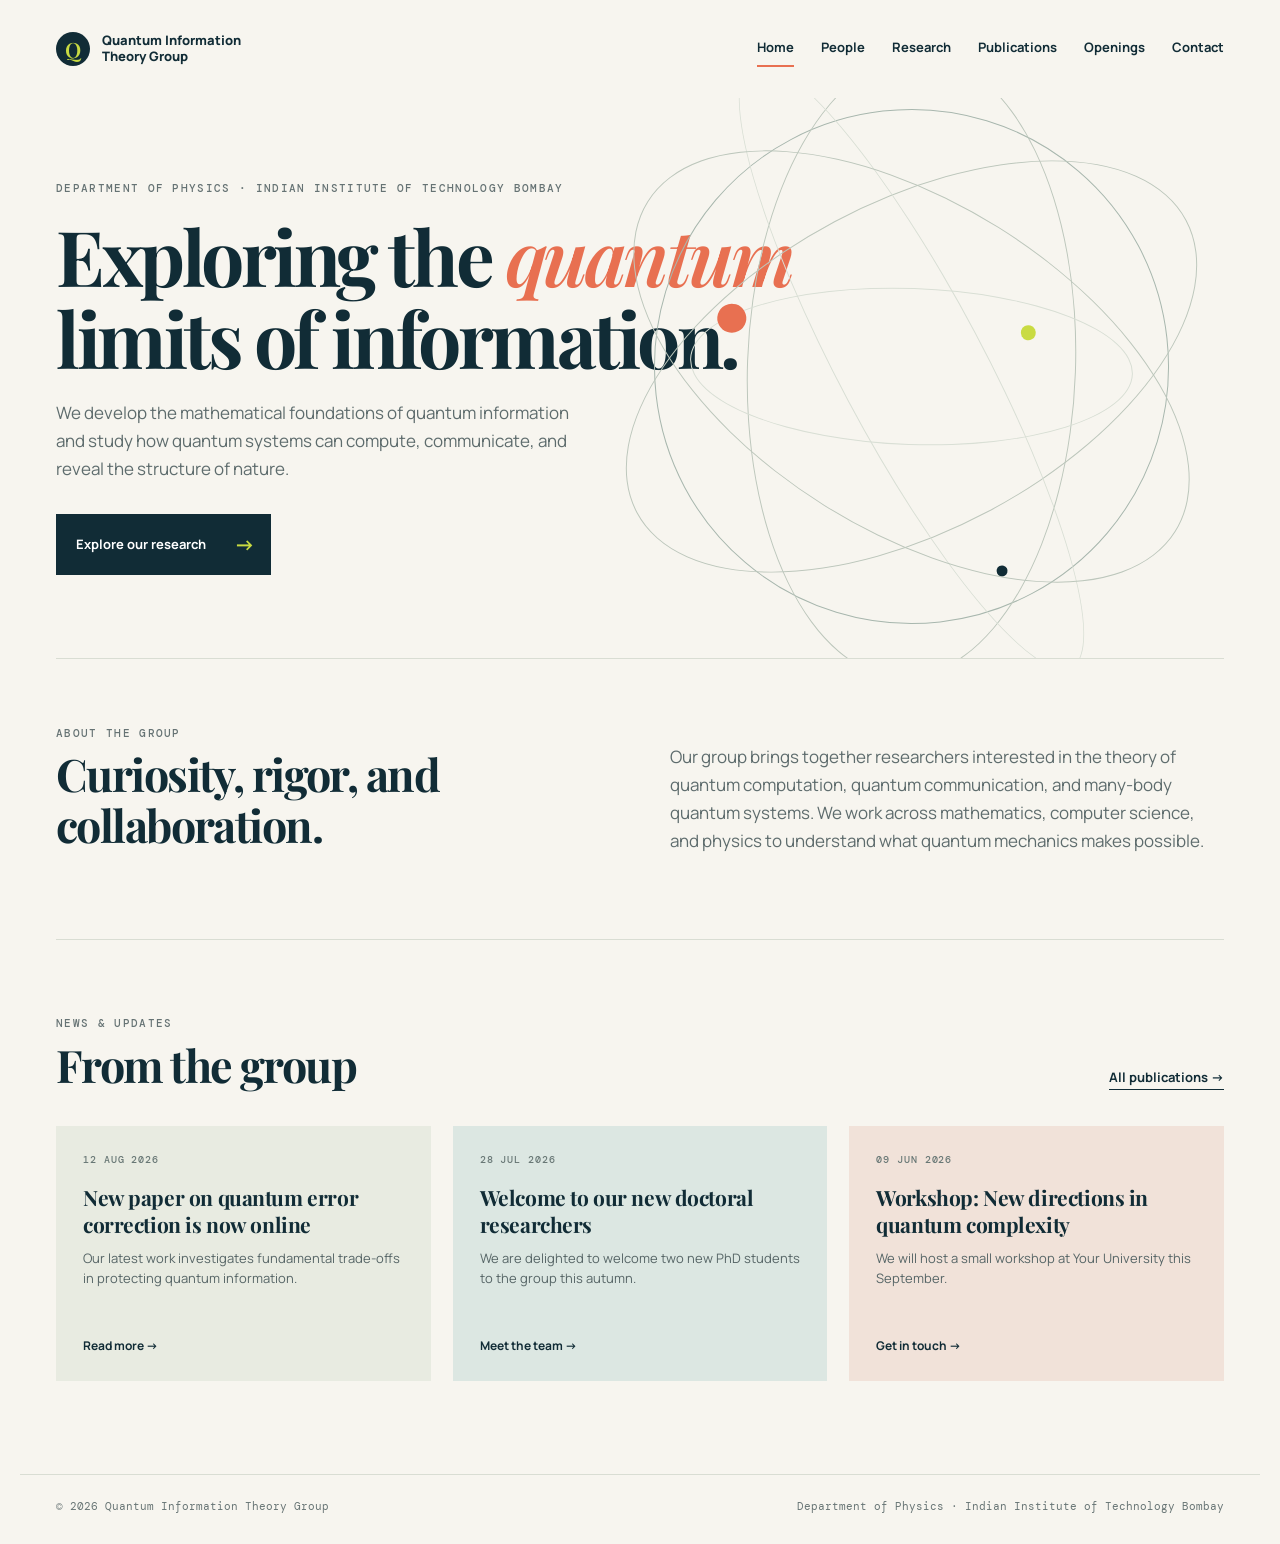
==== index.html @ 6c6516de "Add files via upload" ====
<!doctype html>
<html lang="en">
<head>
  <meta charset="utf-8">
  <meta name="viewport" content="width=device-width, initial-scale=1">
  <meta name="description" content="Quantum Information Theory Group">
  <title>Quantum Information Theory Group</title>
  <link rel="preconnect" href="https://fonts.googleapis.com">
  <link rel="preconnect" href="https://fonts.gstatic.com" crossorigin>
  <link href="https://fonts.googleapis.com/css2?family=DM+Mono:wght@400;500&family=Manrope:wght@400;500;600;700;800&family=Playfair+Display:wght@600;700&display=swap" rel="stylesheet">
  <link rel="stylesheet" href="styles.css">
</head>
<body>
  <header class="site-header">
    <a class="brand" href="index.html"><span class="brand-mark">Q</span><span>Quantum Information<br>Theory Group</span></a>
    <button class="menu-toggle" aria-label="Open navigation" aria-expanded="false">Menu</button>
    <nav aria-label="Primary navigation"><a class="active" href="index.html">Home</a><a href="people.html">People</a><a href="research.html">Research</a><a href="publications.html">Publications</a><a href="openings.html">Openings</a><a href="contact.html">Contact</a></nav>
  </header>
  <main>
    <section class="hero">
      <div class="eyebrow">Department of Physics · Your University</div>
      <h1>Exploring the <em>quantum</em><br>limits of information.</h1>
      <p>We develop the mathematical foundations of quantum information and study how quantum systems can compute, communicate, and reveal the structure of nature.</p>
      <a class="button" href="research.html">Explore our research <span>→</span></a>
      <div class="orbit" aria-hidden="true"><i></i><i></i><i></i><b></b></div>
    </section>
    <section class="split-section">
      <div><div class="eyebrow">About the group</div><h2>Curiosity, rigor, and collaboration.</h2></div>
      <p>Our group brings together researchers interested in the theory of quantum computation, quantum communication, and many-body quantum systems. We work across mathematics, computer science, and physics to understand what quantum mechanics makes possible.</p>
    </section>
    <section class="updates">
      <div class="section-title"><div><div class="eyebrow">News & updates</div><h2>From the group</h2></div><a href="publications.html">All publications →</a></div>
      <div class="news-grid">
        <article><time>12 AUG 2026</time><h3>New paper on quantum error correction is now online</h3><p>Our latest work investigates fundamental trade-offs in protecting quantum information.</p><a href="publications.html">Read more →</a></article>
        <article><time>28 JUL 2026</time><h3>Welcome to our new doctoral researchers</h3><p>We are delighted to welcome two new PhD students to the group this autumn.</p><a href="people.html">Meet the team →</a></article>
        <article><time>09 JUN 2026</time><h3>Workshop: New directions in quantum complexity</h3><p>We will host a small workshop at Your University this September.</p><a href="contact.html">Get in touch →</a></article>
      </div>
    </section>
  </main>
  <footer><span>© 2026 Quantum Information Theory Group</span><span>Your University · City, Country</span></footer>
  <script src="script.js"></script>
</body>
</html>
---- styles.css ----
:root{--ink:#112c36;--paper:#f7f5ef;--lime:#c9db42;--coral:#e87051;--muted:#5e6c6d;--line:#d9ddd3}*{box-sizing:border-box}body{margin:0;background:var(--paper);color:var(--ink);font:16px/1.65 Manrope,Arial,sans-serif}.site-header,main,footer{max-width:1240px;margin:auto;padding-left:36px;padding-right:36px}.site-header{height:98px;display:flex;align-items:center;justify-content:space-between}.brand{display:flex;align-items:center;gap:12px;color:var(--ink);font-size:13px;font-weight:800;line-height:1.22;text-decoration:none}.brand-mark{display:grid;place-items:center;width:34px;height:34px;border-radius:50%;background:var(--ink);color:var(--lime);font:600 21px/1 'Playfair Display'}.site-header nav{display:flex;gap:27px}.site-header nav a,.section-title>a,article a{color:var(--ink);text-decoration:none;font-size:13px;font-weight:700}.site-header nav a{padding:6px 0}.site-header nav a.active,.site-header nav a:hover{border-bottom:2px solid var(--coral)}.menu-toggle{display:none}.hero{position:relative;min-height:560px;padding:83px 0 80px;overflow:hidden}.eyebrow{font:500 11px/1.4 'DM Mono';letter-spacing:.12em;text-transform:uppercase;color:#667374}.hero h1{position:relative;margin:19px 0 21px;font:700 clamp(48px,6vw,82px)/1.06 'Playfair Display';letter-spacing:-.045em}.hero h1 em{font-weight:600;color:var(--coral)}.hero p{position:relative;max-width:525px;margin:0 0 31px;color:var(--muted);font-size:17px}.button{position:relative;display:inline-flex;gap:28px;align-items:center;background:var(--ink);color:#fff;padding:13px 16px 13px 20px;text-decoration:none;font-size:13px;font-weight:700}.button span{color:var(--lime);font-size:21px}.orbit{position:absolute;width:515px;height:515px;right:55px;top:11px;border:1px solid #a8b7ae;border-radius:50%;transform:rotate(-28deg)}.orbit:before,.orbit:after,.orbit i{content:"";position:absolute;inset:92px -55px;border:1px solid #bdc7bc;border-radius:50%}.orbit:after{transform:rotate(60deg)}.orbit i{transform:rotate(120deg)}.orbit i:nth-child(2){inset:184px -85px;transform:rotate(90deg);border-color:#d9dfd5}.orbit i:nth-child(3){inset:35px 178px;border-color:#d9dfd5}.orbit b{position:absolute;width:29px;height:29px;border-radius:50%;background:var(--coral);top:115px;left:106px;box-shadow:255px 152px 0 -7px var(--lime),120px 350px 0 -9px var(--ink)}.split-section{display:grid;grid-template-columns:1fr 1fr;gap:60px;padding:67px 0;border-top:1px solid var(--line);border-bottom:1px solid var(--line)}h2{margin:8px 0 0;font:700 clamp(31px,3.5vw,48px)/1.12 'Playfair Display';letter-spacing:-.035em}.split-section p{margin:17px 0;color:var(--muted);font-size:17px}.updates{padding:76px 0 93px}.section-title{display:flex;align-items:end;justify-content:space-between;margin-bottom:36px}.section-title>a{border-bottom:1px solid var(--ink)}.news-grid{display:grid;grid-template-columns:repeat(3,1fr);gap:22px}.news-grid article{background:#e8ebe1;padding:27px 27px 25px;min-height:255px;display:flex;flex-direction:column}.news-grid article:nth-child(2){background:#dce7e2}.news-grid article:nth-child(3){background:#f1e2d9}.news-grid time{color:#687775;font:500 10px 'DM Mono';letter-spacing:.09em}.news-grid h3{font:700 21px/1.28 'Playfair Display';letter-spacing:-.02em;margin:18px 0 10px}.news-grid p{font-size:13px;line-height:1.55;color:#566566;margin:0}.news-grid article a{margin-top:auto;padding-top:14px;font-size:12px}footer{display:flex;justify-content:space-between;border-top:1px solid var(--line);padding-top:24px;padding-bottom:31px;color:#687575;font:400 11px 'DM Mono'}
.page-hero{padding:73px 0 65px;border-bottom:1px solid var(--line)}.page-hero h1{font:700 clamp(48px,6vw,72px)/1.05 'Playfair Display';letter-spacing:-.045em;margin:14px 0}.page-hero p{max-width:680px;color:var(--muted);font-size:17px}.content{padding:65px 0 90px}.people-grid{display:grid;grid-template-columns:repeat(3,1fr);gap:38px 25px}.person{border-top:2px solid var(--ink);padding-top:15px}.avatar{height:205px;background:#d7e1dd;display:grid;place-items:center;color:#60716d;font:600 65px 'Playfair Display';margin-bottom:17px}.person:nth-child(3n+2) .avatar{background:#ede2d9}.person:nth-child(3n) .avatar{background:#e5e9cf}.person h3{margin:0;font:700 23px 'Playfair Display'}.person .role{margin:3px 0 11px;color:var(--coral);font:500 11px 'DM Mono';letter-spacing:.04em;text-transform:uppercase}.person p{color:var(--muted);font-size:13px;margin:0}.divider-title{margin:58px 0 30px;font:700 30px 'Playfair Display'}.research-list{border-top:1px solid var(--line)}.research-item{display:grid;grid-template-columns:90px 1fr 1.25fr;gap:30px;padding:32px 0;border-bottom:1px solid var(--line)}.research-item span{font:500 12px 'DM Mono';color:var(--coral)}.research-item h2{font-size:29px;margin:0}.research-item p{margin:3px 0;color:var(--muted);font-size:14px}.publication{display:grid;grid-template-columns:95px 1fr;gap:20px;padding:25px 0;border-bottom:1px solid var(--line)}.publication time{font:500 13px 'DM Mono';color:var(--coral)}.publication h3{font-size:18px;margin:0 0 5px;line-height:1.35}.publication p{margin:0;color:var(--muted);font-size:13px}.publication a{color:var(--ink)}.opening{background:var(--ink);color:white;padding:42px;display:grid;grid-template-columns:1.35fr 1fr;gap:50px;margin-bottom:25px}.opening h2{margin-top:0}.opening p{color:#d7e0dc}.opening .button{align-self:end;justify-self:start;background:var(--lime);color:var(--ink)}.contact-grid{display:grid;grid-template-columns:1.1fr 1fr;gap:75px}.contact-grid h2{font-size:31px;margin-bottom:18px}.contact-grid p{color:var(--muted)}.contact-grid a{color:var(--ink)}.map{background:#dfe8e0;min-height:340px;padding:30px;position:relative;overflow:hidden}.map:before,.map:after{content:"";position:absolute;width:600px;height:75px;border-top:22px solid #f6f5ef;border-radius:50%;transform:rotate(-25deg);left:-80px;top:130px}.map:after{transform:rotate(50deg);top:180px;left:20px;border-color:#c7d6cf}.pin{position:absolute;z-index:1;top:145px;left:48%;width:23px;height:23px;border-radius:50% 50% 50% 0;background:var(--coral);transform:rotate(-45deg)}
@media(max-width:760px){.site-header,main,footer{padding-left:21px;padding-right:21px}.site-header{height:77px}.site-header nav{display:none;position:absolute;z-index:2;top:77px;left:0;right:0;background:var(--ink);padding:18px 21px;flex-direction:column;gap:6px}.site-header nav.open{display:flex}.site-header nav a{color:#fff}.menu-toggle{display:block;border:0;background:none;color:var(--ink);font:500 12px 'DM Mono';text-transform:uppercase}.hero{min-height:590px;padding-top:65px}.orbit{opacity:.48;right:-224px;top:100px}.split-section,.contact-grid,.opening{grid-template-columns:1fr;gap:20px}.news-grid,.people-grid{grid-template-columns:1fr}.research-item{grid-template-columns:55px 1fr;gap:10px}.research-item p{grid-column:2}.publication{grid-template-columns:70px 1fr}.section-title{align-items:start;gap:20px}.updates{padding-top:56px}footer{flex-direction:column;gap:8px}.page-hero{padding:53px 0}.content{padding:45px 0 65px}.opening{padding:30px}.map{min-height:260px}}
.avatar{overflow:hidden}.avatar img{width:100%;height:100%;object-fit:cover}.person-links{display:flex;flex-wrap:wrap;gap:10px;margin-top:12px}.person-links a{font:500 10px 'DM Mono';letter-spacing:.03em;text-transform:uppercase;border-bottom:1px solid var(--ink)}.research-item{align-items:center}.research-figure{width:100%;max-height:190px;object-fit:cover;grid-column:3;margin-top:10px;border:1px solid var(--line)}
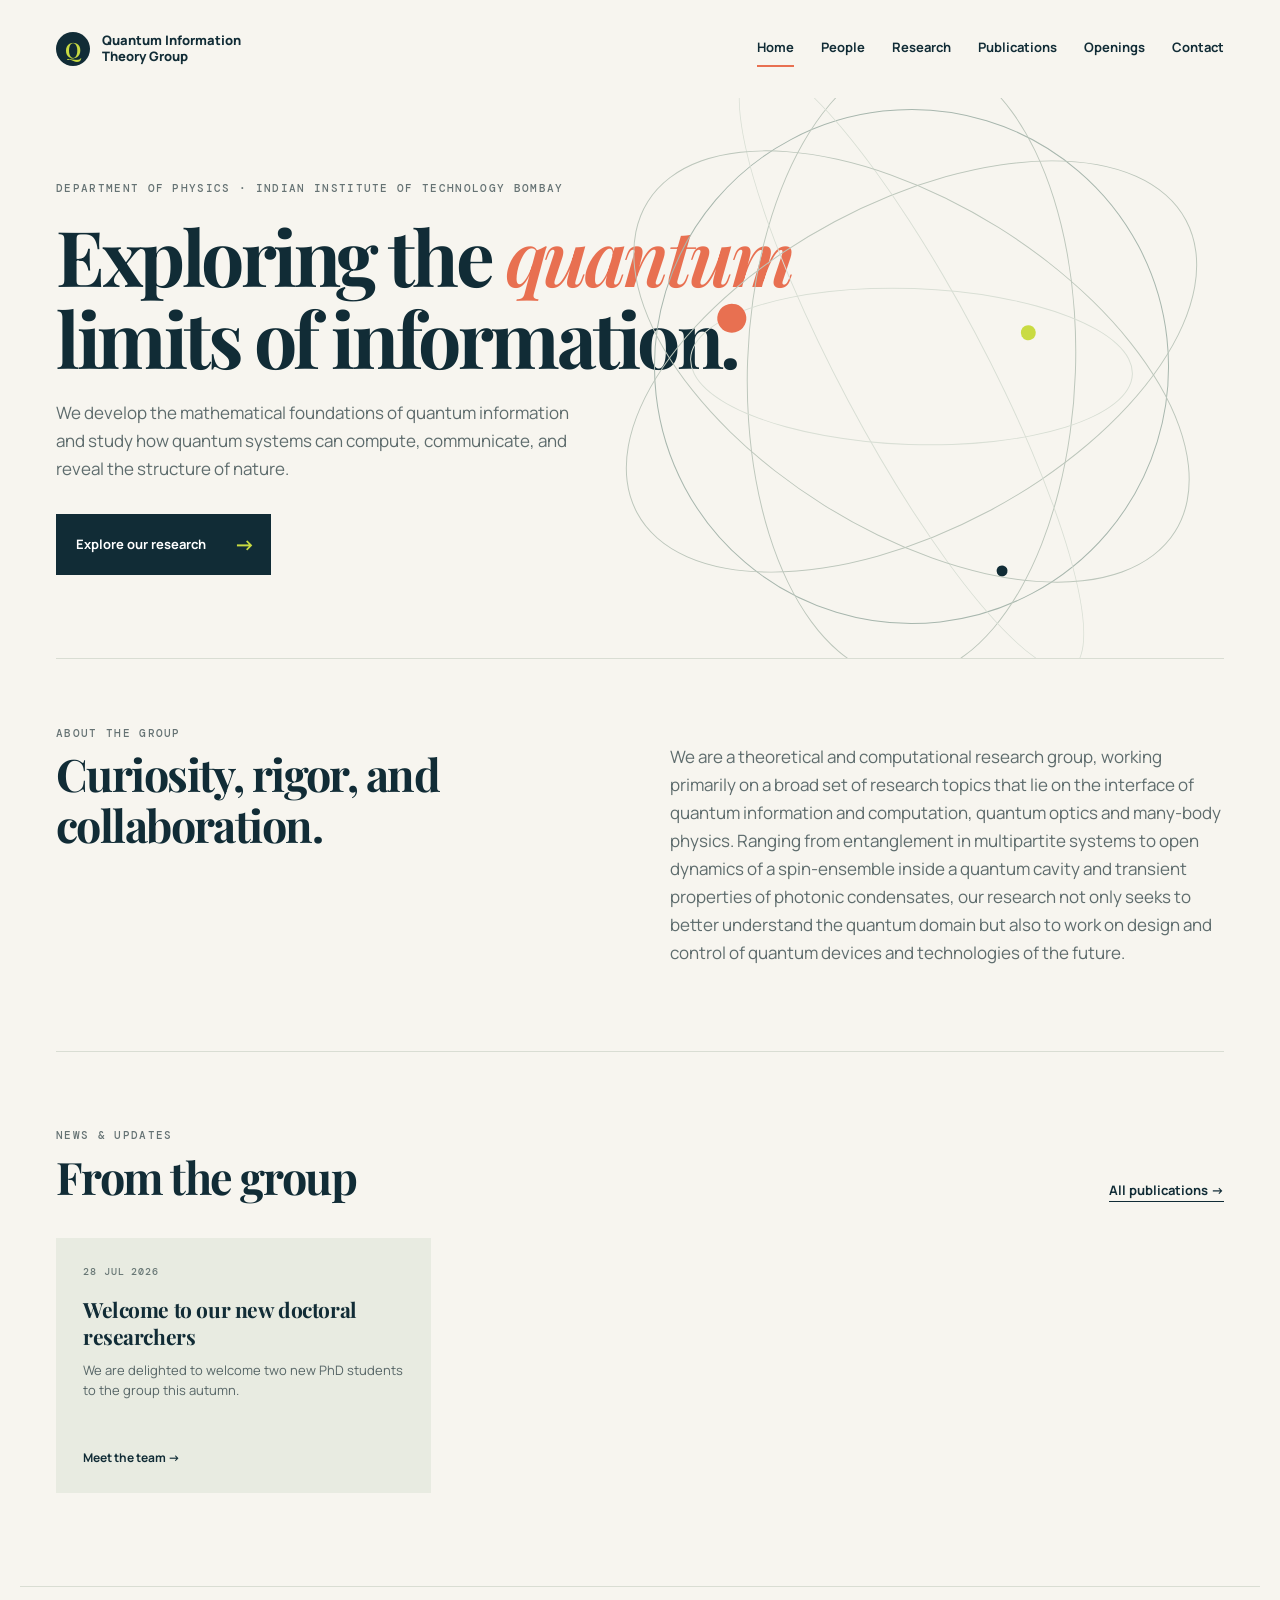
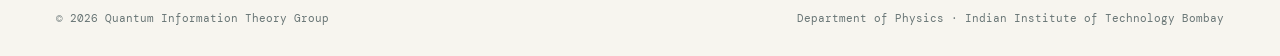
==== commit 06428747: "Update index.html" ====
--- a/index.html
+++ b/index.html
@@ -26,18 +26,16 @@
     </section>
     <section class="split-section">
       <div><div class="eyebrow">About the group</div><h2>Curiosity, rigor, and collaboration.</h2></div>
-      <p>Our group brings together researchers interested in the theory of quantum computation, quantum communication, and many-body quantum systems. We work across mathematics, computer science, and physics to understand what quantum mechanics makes possible.</p>
+      <p>We are a theoretical and computational research group, working primarily on a broad set of research topics that lie on the interface of quantum information and computation, quantum optics and many-body physics. Ranging from entanglement in multipartite systems to open dynamics of a spin-ensemble inside a quantum cavity and transient properties of photonic condensates, our research not only seeks to better understand the quantum domain but also to work on design and control of quantum devices and technologies of the future.</p>
     </section>
     <section class="updates">
       <div class="section-title"><div><div class="eyebrow">News & updates</div><h2>From the group</h2></div><a href="publications.html">All publications →</a></div>
       <div class="news-grid">
-        <article><time>12 AUG 2026</time><h3>New paper on quantum error correction is now online</h3><p>Our latest work investigates fundamental trade-offs in protecting quantum information.</p><a href="publications.html">Read more →</a></article>
         <article><time>28 JUL 2026</time><h3>Welcome to our new doctoral researchers</h3><p>We are delighted to welcome two new PhD students to the group this autumn.</p><a href="people.html">Meet the team →</a></article>
-        <article><time>09 JUN 2026</time><h3>Workshop: New directions in quantum complexity</h3><p>We will host a small workshop at Your University this September.</p><a href="contact.html">Get in touch →</a></article>
       </div>
     </section>
   </main>
-  <footer><span>© 2026 Quantum Information Theory Group</span><span>Your University · City, Country</span></footer>
+  <footer><span>© 2026 Quantum Information Theory Group</span><span>IIT Bombay · Mumbai, India</span></footer>
   <script src="script.js"></script>
 </body>
 </html>
--- a/styles.css
+++ b/styles.css
@@ -1,4 +1,4 @@
 :root{--ink:#112c36;--paper:#f7f5ef;--lime:#c9db42;--coral:#e87051;--muted:#5e6c6d;--line:#d9ddd3}*{box-sizing:border-box}body{margin:0;background:var(--paper);color:var(--ink);font:16px/1.65 Manrope,Arial,sans-serif}.site-header,main,footer{max-width:1240px;margin:auto;padding-left:36px;padding-right:36px}.site-header{height:98px;display:flex;align-items:center;justify-content:space-between}.brand{display:flex;align-items:center;gap:12px;color:var(--ink);font-size:13px;font-weight:800;line-height:1.22;text-decoration:none}.brand-mark{display:grid;place-items:center;width:34px;height:34px;border-radius:50%;background:var(--ink);color:var(--lime);font:600 21px/1 'Playfair Display'}.site-header nav{display:flex;gap:27px}.site-header nav a,.section-title>a,article a{color:var(--ink);text-decoration:none;font-size:13px;font-weight:700}.site-header nav a{padding:6px 0}.site-header nav a.active,.site-header nav a:hover{border-bottom:2px solid var(--coral)}.menu-toggle{display:none}.hero{position:relative;min-height:560px;padding:83px 0 80px;overflow:hidden}.eyebrow{font:500 11px/1.4 'DM Mono';letter-spacing:.12em;text-transform:uppercase;color:#667374}.hero h1{position:relative;margin:19px 0 21px;font:700 clamp(48px,6vw,82px)/1.06 'Playfair Display';letter-spacing:-.045em}.hero h1 em{font-weight:600;color:var(--coral)}.hero p{position:relative;max-width:525px;margin:0 0 31px;color:var(--muted);font-size:17px}.button{position:relative;display:inline-flex;gap:28px;align-items:center;background:var(--ink);color:#fff;padding:13px 16px 13px 20px;text-decoration:none;font-size:13px;font-weight:700}.button span{color:var(--lime);font-size:21px}.orbit{position:absolute;width:515px;height:515px;right:55px;top:11px;border:1px solid #a8b7ae;border-radius:50%;transform:rotate(-28deg)}.orbit:before,.orbit:after,.orbit i{content:"";position:absolute;inset:92px -55px;border:1px solid #bdc7bc;border-radius:50%}.orbit:after{transform:rotate(60deg)}.orbit i{transform:rotate(120deg)}.orbit i:nth-child(2){inset:184px -85px;transform:rotate(90deg);border-color:#d9dfd5}.orbit i:nth-child(3){inset:35px 178px;border-color:#d9dfd5}.orbit b{position:absolute;width:29px;height:29px;border-radius:50%;background:var(--coral);top:115px;left:106px;box-shadow:255px 152px 0 -7px var(--lime),120px 350px 0 -9px var(--ink)}.split-section{display:grid;grid-template-columns:1fr 1fr;gap:60px;padding:67px 0;border-top:1px solid var(--line);border-bottom:1px solid var(--line)}h2{margin:8px 0 0;font:700 clamp(31px,3.5vw,48px)/1.12 'Playfair Display';letter-spacing:-.035em}.split-section p{margin:17px 0;color:var(--muted);font-size:17px}.updates{padding:76px 0 93px}.section-title{display:flex;align-items:end;justify-content:space-between;margin-bottom:36px}.section-title>a{border-bottom:1px solid var(--ink)}.news-grid{display:grid;grid-template-columns:repeat(3,1fr);gap:22px}.news-grid article{background:#e8ebe1;padding:27px 27px 25px;min-height:255px;display:flex;flex-direction:column}.news-grid article:nth-child(2){background:#dce7e2}.news-grid article:nth-child(3){background:#f1e2d9}.news-grid time{color:#687775;font:500 10px 'DM Mono';letter-spacing:.09em}.news-grid h3{font:700 21px/1.28 'Playfair Display';letter-spacing:-.02em;margin:18px 0 10px}.news-grid p{font-size:13px;line-height:1.55;color:#566566;margin:0}.news-grid article a{margin-top:auto;padding-top:14px;font-size:12px}footer{display:flex;justify-content:space-between;border-top:1px solid var(--line);padding-top:24px;padding-bottom:31px;color:#687575;font:400 11px 'DM Mono'}
 .page-hero{padding:73px 0 65px;border-bottom:1px solid var(--line)}.page-hero h1{font:700 clamp(48px,6vw,72px)/1.05 'Playfair Display';letter-spacing:-.045em;margin:14px 0}.page-hero p{max-width:680px;color:var(--muted);font-size:17px}.content{padding:65px 0 90px}.people-grid{display:grid;grid-template-columns:repeat(3,1fr);gap:38px 25px}.person{border-top:2px solid var(--ink);padding-top:15px}.avatar{height:205px;background:#d7e1dd;display:grid;place-items:center;color:#60716d;font:600 65px 'Playfair Display';margin-bottom:17px}.person:nth-child(3n+2) .avatar{background:#ede2d9}.person:nth-child(3n) .avatar{background:#e5e9cf}.person h3{margin:0;font:700 23px 'Playfair Display'}.person .role{margin:3px 0 11px;color:var(--coral);font:500 11px 'DM Mono';letter-spacing:.04em;text-transform:uppercase}.person p{color:var(--muted);font-size:13px;margin:0}.divider-title{margin:58px 0 30px;font:700 30px 'Playfair Display'}.research-list{border-top:1px solid var(--line)}.research-item{display:grid;grid-template-columns:90px 1fr 1.25fr;gap:30px;padding:32px 0;border-bottom:1px solid var(--line)}.research-item span{font:500 12px 'DM Mono';color:var(--coral)}.research-item h2{font-size:29px;margin:0}.research-item p{margin:3px 0;color:var(--muted);font-size:14px}.publication{display:grid;grid-template-columns:95px 1fr;gap:20px;padding:25px 0;border-bottom:1px solid var(--line)}.publication time{font:500 13px 'DM Mono';color:var(--coral)}.publication h3{font-size:18px;margin:0 0 5px;line-height:1.35}.publication p{margin:0;color:var(--muted);font-size:13px}.publication a{color:var(--ink)}.opening{background:var(--ink);color:white;padding:42px;display:grid;grid-template-columns:1.35fr 1fr;gap:50px;margin-bottom:25px}.opening h2{margin-top:0}.opening p{color:#d7e0dc}.opening .button{align-self:end;justify-self:start;background:var(--lime);color:var(--ink)}.contact-grid{display:grid;grid-template-columns:1.1fr 1fr;gap:75px}.contact-grid h2{font-size:31px;margin-bottom:18px}.contact-grid p{color:var(--muted)}.contact-grid a{color:var(--ink)}.map{background:#dfe8e0;min-height:340px;padding:30px;position:relative;overflow:hidden}.map:before,.map:after{content:"";position:absolute;width:600px;height:75px;border-top:22px solid #f6f5ef;border-radius:50%;transform:rotate(-25deg);left:-80px;top:130px}.map:after{transform:rotate(50deg);top:180px;left:20px;border-color:#c7d6cf}.pin{position:absolute;z-index:1;top:145px;left:48%;width:23px;height:23px;border-radius:50% 50% 50% 0;background:var(--coral);transform:rotate(-45deg)}
 @media(max-width:760px){.site-header,main,footer{padding-left:21px;padding-right:21px}.site-header{height:77px}.site-header nav{display:none;position:absolute;z-index:2;top:77px;left:0;right:0;background:var(--ink);padding:18px 21px;flex-direction:column;gap:6px}.site-header nav.open{display:flex}.site-header nav a{color:#fff}.menu-toggle{display:block;border:0;background:none;color:var(--ink);font:500 12px 'DM Mono';text-transform:uppercase}.hero{min-height:590px;padding-top:65px}.orbit{opacity:.48;right:-224px;top:100px}.split-section,.contact-grid,.opening{grid-template-columns:1fr;gap:20px}.news-grid,.people-grid{grid-template-columns:1fr}.research-item{grid-template-columns:55px 1fr;gap:10px}.research-item p{grid-column:2}.publication{grid-template-columns:70px 1fr}.section-title{align-items:start;gap:20px}.updates{padding-top:56px}footer{flex-direction:column;gap:8px}.page-hero{padding:53px 0}.content{padding:45px 0 65px}.opening{padding:30px}.map{min-height:260px}}
-.avatar{overflow:hidden}.avatar img{width:100%;height:100%;object-fit:cover}.person-links{display:flex;flex-wrap:wrap;gap:10px;margin-top:12px}.person-links a{font:500 10px 'DM Mono';letter-spacing:.03em;text-transform:uppercase;border-bottom:1px solid var(--ink)}.research-item{align-items:center}.research-figure{width:100%;max-height:190px;object-fit:cover;grid-column:3;margin-top:10px;border:1px solid var(--line)}
+.avatar{overflow:hidden}.avatar img{width:100%;height:100%;object-fit:cover}.person-links{display:flex;flex-wrap:wrap;gap:10px;margin-top:12px}.person-links a{font:500 10px 'DM Mono';letter-spacing:.03em;text-transform:uppercase;border-bottom:1px solid var(--ink)}.research-item{align-items:center}.research-figure{width:100%;max-height:190px;object-fit:cover;grid-column:3;margin-top:10px;border:1px solid var(--line)}.map-embed{padding:0}.map-embed:before,.map-embed:after{display:none}.map-embed iframe{border:0;width:100%;height:100%;min-height:340px;display:block}.map-directions{position:absolute;z-index:1;right:16px;bottom:16px;background:var(--paper);padding:8px 12px;text-decoration:none;color:var(--ink);font:700 11px 'DM Mono';box-shadow:0 2px 10px #112c3640}
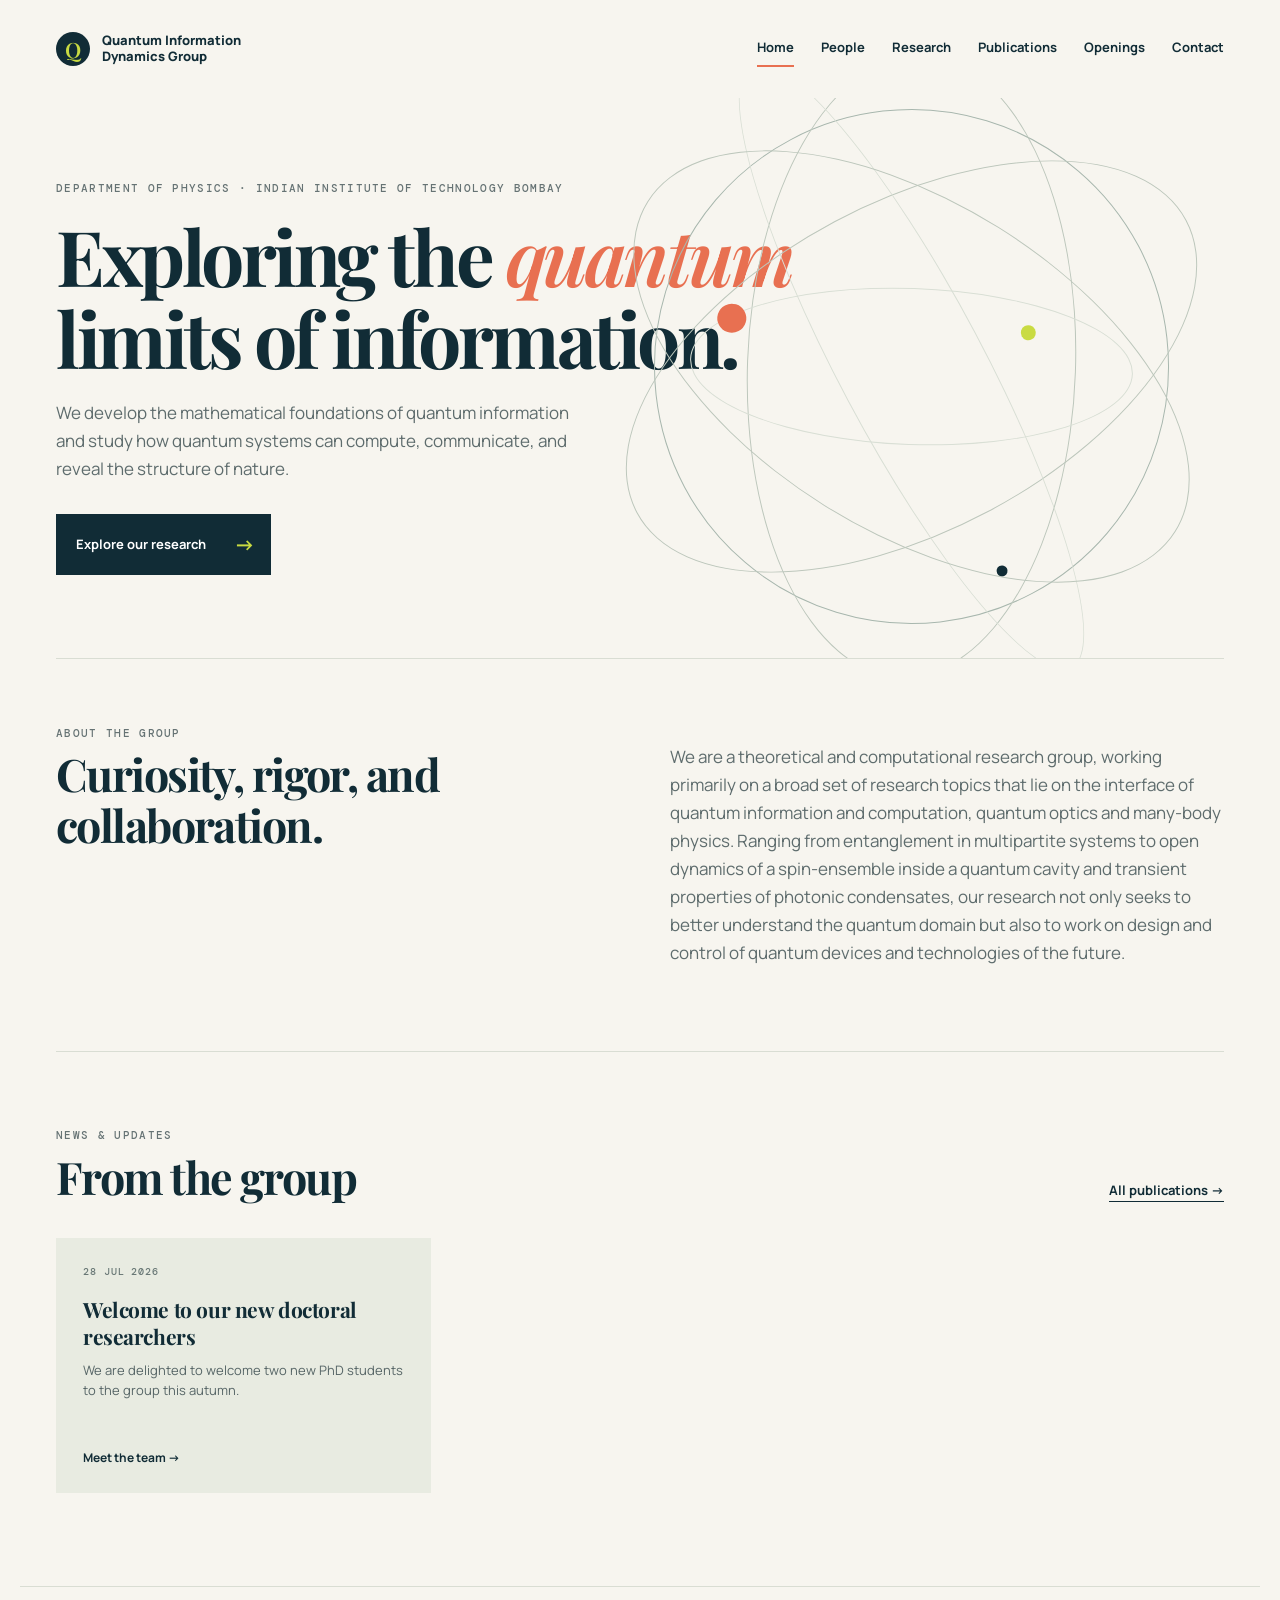
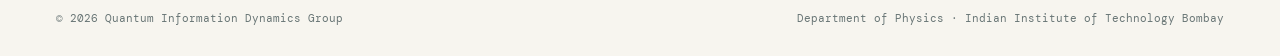
==== commit 50338717: "Update index.html" ====
--- a/index.html
+++ b/index.html
@@ -3,8 +3,8 @@
 <head>
   <meta charset="utf-8">
   <meta name="viewport" content="width=device-width, initial-scale=1">
-  <meta name="description" content="Quantum Information Theory Group">
-  <title>Quantum Information Theory Group</title>
+  <meta name="description" content="Quantum Information Dynamics Group">
+  <title>Quantum Information Dynamics Group</title>
   <link rel="preconnect" href="https://fonts.googleapis.com">
   <link rel="preconnect" href="https://fonts.gstatic.com" crossorigin>
   <link href="https://fonts.googleapis.com/css2?family=DM+Mono:wght@400;500&family=Manrope:wght@400;500;600;700;800&family=Playfair+Display:wght@600;700&display=swap" rel="stylesheet">
@@ -12,7 +12,7 @@
 </head>
 <body>
   <header class="site-header">
-    <a class="brand" href="index.html"><span class="brand-mark">Q</span><span>Quantum Information<br>Theory Group</span></a>
+    <a class="brand" href="index.html"><span class="brand-mark">Q</span><span>Quantum Information<br>Dynamics Group</span></a>
     <button class="menu-toggle" aria-label="Open navigation" aria-expanded="false">Menu</button>
     <nav aria-label="Primary navigation"><a class="active" href="index.html">Home</a><a href="people.html">People</a><a href="research.html">Research</a><a href="publications.html">Publications</a><a href="openings.html">Openings</a><a href="contact.html">Contact</a></nav>
   </header>
@@ -35,7 +35,7 @@
       </div>
     </section>
   </main>
-  <footer><span>© 2026 Quantum Information Theory Group</span><span>IIT Bombay · Mumbai, India</span></footer>
+  <footer><span>© 2026 Quantum Information Dynamics Group</span><span>IIT Bombay · Mumbai, India</span></footer>
   <script src="script.js"></script>
 </body>
 </html>
--- a/styles.css
+++ b/styles.css
@@ -1,4 +1,6 @@
 :root{--ink:#112c36;--paper:#f7f5ef;--lime:#c9db42;--coral:#e87051;--muted:#5e6c6d;--line:#d9ddd3}*{box-sizing:border-box}body{margin:0;background:var(--paper);color:var(--ink);font:16px/1.65 Manrope,Arial,sans-serif}.site-header,main,footer{max-width:1240px;margin:auto;padding-left:36px;padding-right:36px}.site-header{height:98px;display:flex;align-items:center;justify-content:space-between}.brand{display:flex;align-items:center;gap:12px;color:var(--ink);font-size:13px;font-weight:800;line-height:1.22;text-decoration:none}.brand-mark{display:grid;place-items:center;width:34px;height:34px;border-radius:50%;background:var(--ink);color:var(--lime);font:600 21px/1 'Playfair Display'}.site-header nav{display:flex;gap:27px}.site-header nav a,.section-title>a,article a{color:var(--ink);text-decoration:none;font-size:13px;font-weight:700}.site-header nav a{padding:6px 0}.site-header nav a.active,.site-header nav a:hover{border-bottom:2px solid var(--coral)}.menu-toggle{display:none}.hero{position:relative;min-height:560px;padding:83px 0 80px;overflow:hidden}.eyebrow{font:500 11px/1.4 'DM Mono';letter-spacing:.12em;text-transform:uppercase;color:#667374}.hero h1{position:relative;margin:19px 0 21px;font:700 clamp(48px,6vw,82px)/1.06 'Playfair Display';letter-spacing:-.045em}.hero h1 em{font-weight:600;color:var(--coral)}.hero p{position:relative;max-width:525px;margin:0 0 31px;color:var(--muted);font-size:17px}.button{position:relative;display:inline-flex;gap:28px;align-items:center;background:var(--ink);color:#fff;padding:13px 16px 13px 20px;text-decoration:none;font-size:13px;font-weight:700}.button span{color:var(--lime);font-size:21px}.orbit{position:absolute;width:515px;height:515px;right:55px;top:11px;border:1px solid #a8b7ae;border-radius:50%;transform:rotate(-28deg)}.orbit:before,.orbit:after,.orbit i{content:"";position:absolute;inset:92px -55px;border:1px solid #bdc7bc;border-radius:50%}.orbit:after{transform:rotate(60deg)}.orbit i{transform:rotate(120deg)}.orbit i:nth-child(2){inset:184px -85px;transform:rotate(90deg);border-color:#d9dfd5}.orbit i:nth-child(3){inset:35px 178px;border-color:#d9dfd5}.orbit b{position:absolute;width:29px;height:29px;border-radius:50%;background:var(--coral);top:115px;left:106px;box-shadow:255px 152px 0 -7px var(--lime),120px 350px 0 -9px var(--ink)}.split-section{display:grid;grid-template-columns:1fr 1fr;gap:60px;padding:67px 0;border-top:1px solid var(--line);border-bottom:1px solid var(--line)}h2{margin:8px 0 0;font:700 clamp(31px,3.5vw,48px)/1.12 'Playfair Display';letter-spacing:-.035em}.split-section p{margin:17px 0;color:var(--muted);font-size:17px}.updates{padding:76px 0 93px}.section-title{display:flex;align-items:end;justify-content:space-between;margin-bottom:36px}.section-title>a{border-bottom:1px solid var(--ink)}.news-grid{display:grid;grid-template-columns:repeat(3,1fr);gap:22px}.news-grid article{background:#e8ebe1;padding:27px 27px 25px;min-height:255px;display:flex;flex-direction:column}.news-grid article:nth-child(2){background:#dce7e2}.news-grid article:nth-child(3){background:#f1e2d9}.news-grid time{color:#687775;font:500 10px 'DM Mono';letter-spacing:.09em}.news-grid h3{font:700 21px/1.28 'Playfair Display';letter-spacing:-.02em;margin:18px 0 10px}.news-grid p{font-size:13px;line-height:1.55;color:#566566;margin:0}.news-grid article a{margin-top:auto;padding-top:14px;font-size:12px}footer{display:flex;justify-content:space-between;border-top:1px solid var(--line);padding-top:24px;padding-bottom:31px;color:#687575;font:400 11px 'DM Mono'}
 .page-hero{padding:73px 0 65px;border-bottom:1px solid var(--line)}.page-hero h1{font:700 clamp(48px,6vw,72px)/1.05 'Playfair Display';letter-spacing:-.045em;margin:14px 0}.page-hero p{max-width:680px;color:var(--muted);font-size:17px}.content{padding:65px 0 90px}.people-grid{display:grid;grid-template-columns:repeat(3,1fr);gap:38px 25px}.person{border-top:2px solid var(--ink);padding-top:15px}.avatar{height:205px;background:#d7e1dd;display:grid;place-items:center;color:#60716d;font:600 65px 'Playfair Display';margin-bottom:17px}.person:nth-child(3n+2) .avatar{background:#ede2d9}.person:nth-child(3n) .avatar{background:#e5e9cf}.person h3{margin:0;font:700 23px 'Playfair Display'}.person .role{margin:3px 0 11px;color:var(--coral);font:500 11px 'DM Mono';letter-spacing:.04em;text-transform:uppercase}.person p{color:var(--muted);font-size:13px;margin:0}.divider-title{margin:58px 0 30px;font:700 30px 'Playfair Display'}.research-list{border-top:1px solid var(--line)}.research-item{display:grid;grid-template-columns:90px 1fr 1.25fr;gap:30px;padding:32px 0;border-bottom:1px solid var(--line)}.research-item span{font:500 12px 'DM Mono';color:var(--coral)}.research-item h2{font-size:29px;margin:0}.research-item p{margin:3px 0;color:var(--muted);font-size:14px}.publication{display:grid;grid-template-columns:95px 1fr;gap:20px;padding:25px 0;border-bottom:1px solid var(--line)}.publication time{font:500 13px 'DM Mono';color:var(--coral)}.publication h3{font-size:18px;margin:0 0 5px;line-height:1.35}.publication p{margin:0;color:var(--muted);font-size:13px}.publication a{color:var(--ink)}.opening{background:var(--ink);color:white;padding:42px;display:grid;grid-template-columns:1.35fr 1fr;gap:50px;margin-bottom:25px}.opening h2{margin-top:0}.opening p{color:#d7e0dc}.opening .button{align-self:end;justify-self:start;background:var(--lime);color:var(--ink)}.contact-grid{display:grid;grid-template-columns:1.1fr 1fr;gap:75px}.contact-grid h2{font-size:31px;margin-bottom:18px}.contact-grid p{color:var(--muted)}.contact-grid a{color:var(--ink)}.map{background:#dfe8e0;min-height:340px;padding:30px;position:relative;overflow:hidden}.map:before,.map:after{content:"";position:absolute;width:600px;height:75px;border-top:22px solid #f6f5ef;border-radius:50%;transform:rotate(-25deg);left:-80px;top:130px}.map:after{transform:rotate(50deg);top:180px;left:20px;border-color:#c7d6cf}.pin{position:absolute;z-index:1;top:145px;left:48%;width:23px;height:23px;border-radius:50% 50% 50% 0;background:var(--coral);transform:rotate(-45deg)}
 @media(max-width:760px){.site-header,main,footer{padding-left:21px;padding-right:21px}.site-header{height:77px}.site-header nav{display:none;position:absolute;z-index:2;top:77px;left:0;right:0;background:var(--ink);padding:18px 21px;flex-direction:column;gap:6px}.site-header nav.open{display:flex}.site-header nav a{color:#fff}.menu-toggle{display:block;border:0;background:none;color:var(--ink);font:500 12px 'DM Mono';text-transform:uppercase}.hero{min-height:590px;padding-top:65px}.orbit{opacity:.48;right:-224px;top:100px}.split-section,.contact-grid,.opening{grid-template-columns:1fr;gap:20px}.news-grid,.people-grid{grid-template-columns:1fr}.research-item{grid-template-columns:55px 1fr;gap:10px}.research-item p{grid-column:2}.publication{grid-template-columns:70px 1fr}.section-title{align-items:start;gap:20px}.updates{padding-top:56px}footer{flex-direction:column;gap:8px}.page-hero{padding:53px 0}.content{padding:45px 0 65px}.opening{padding:30px}.map{min-height:260px}}
-.avatar{overflow:hidden}.avatar img{width:100%;height:100%;object-fit:cover}.person-links{display:flex;flex-wrap:wrap;gap:10px;margin-top:12px}.person-links a{font:500 10px 'DM Mono';letter-spacing:.03em;text-transform:uppercase;border-bottom:1px solid var(--ink)}.research-item{align-items:center}.research-figure{width:100%;max-height:190px;object-fit:cover;grid-column:3;margin-top:10px;border:1px solid var(--line)}.map-embed{padding:0}.map-embed:before,.map-embed:after{display:none}.map-embed iframe{border:0;width:100%;height:100%;min-height:340px;display:block}.map-directions{position:absolute;z-index:1;right:16px;bottom:16px;background:var(--paper);padding:8px 12px;text-decoration:none;color:var(--ink);font:700 11px 'DM Mono';box-shadow:0 2px 10px #112c3640}
+.avatar{overflow:hidden}.avatar img{width:100%;height:100%;object-fit:cover}.interests{min-height:42px}.person-links{display:flex;flex-wrap:wrap;gap:8px;margin-top:14px}.person-icon{display:grid;place-items:center;width:29px;height:29px;border:1px solid var(--ink);border-radius:50%;transition:.18s}.person-icon:hover{background:var(--ink);color:var(--lime)}.person-icon svg{width:15px;height:15px;fill:none;stroke:currentColor;stroke-width:1.8;stroke-linecap:round;stroke-linejoin:round}.person-bio{margin-top:10px;color:var(--muted);font-size:13px}.person-bio summary{cursor:pointer;font:500 10px 'DM Mono';letter-spacing:.05em;text-transform:uppercase;color:var(--ink)}.person-bio p{margin:6px 0 0}.research-item{grid-template-columns:70px minmax(180px,.8fr) minmax(240px,1.1fr) 270px;align-items:center}.research-figure{width:100%;height:174px;max-height:none;object-fit:cover;grid-column:4;grid-row:1;margin:0;border:1px solid var(--line)}.map-embed{padding:0}.map-embed:before,.map-embed:after{display:none}.map-embed iframe{border:0;width:100%;height:100%;min-height:340px;display:block}.map-directions{position:absolute;z-index:1;right:16px;bottom:16px;background:var(--paper);padding:8px 12px;text-decoration:none;color:var(--ink);font:700 11px 'DM Mono';box-shadow:0 2px 10px #112c3640}
+.avatar img{object-fit:contain;background:#e8ebe1}
+.people-grid{grid-template-columns:repeat(4,1fr)}.avatar{height:auto;aspect-ratio:3/4}.avatar img{object-fit:cover;background:#e8ebe1}@media(max-width:1000px){.people-grid{grid-template-columns:repeat(2,1fr)}}@media(max-width:560px){.people-grid{grid-template-columns:1fr}}
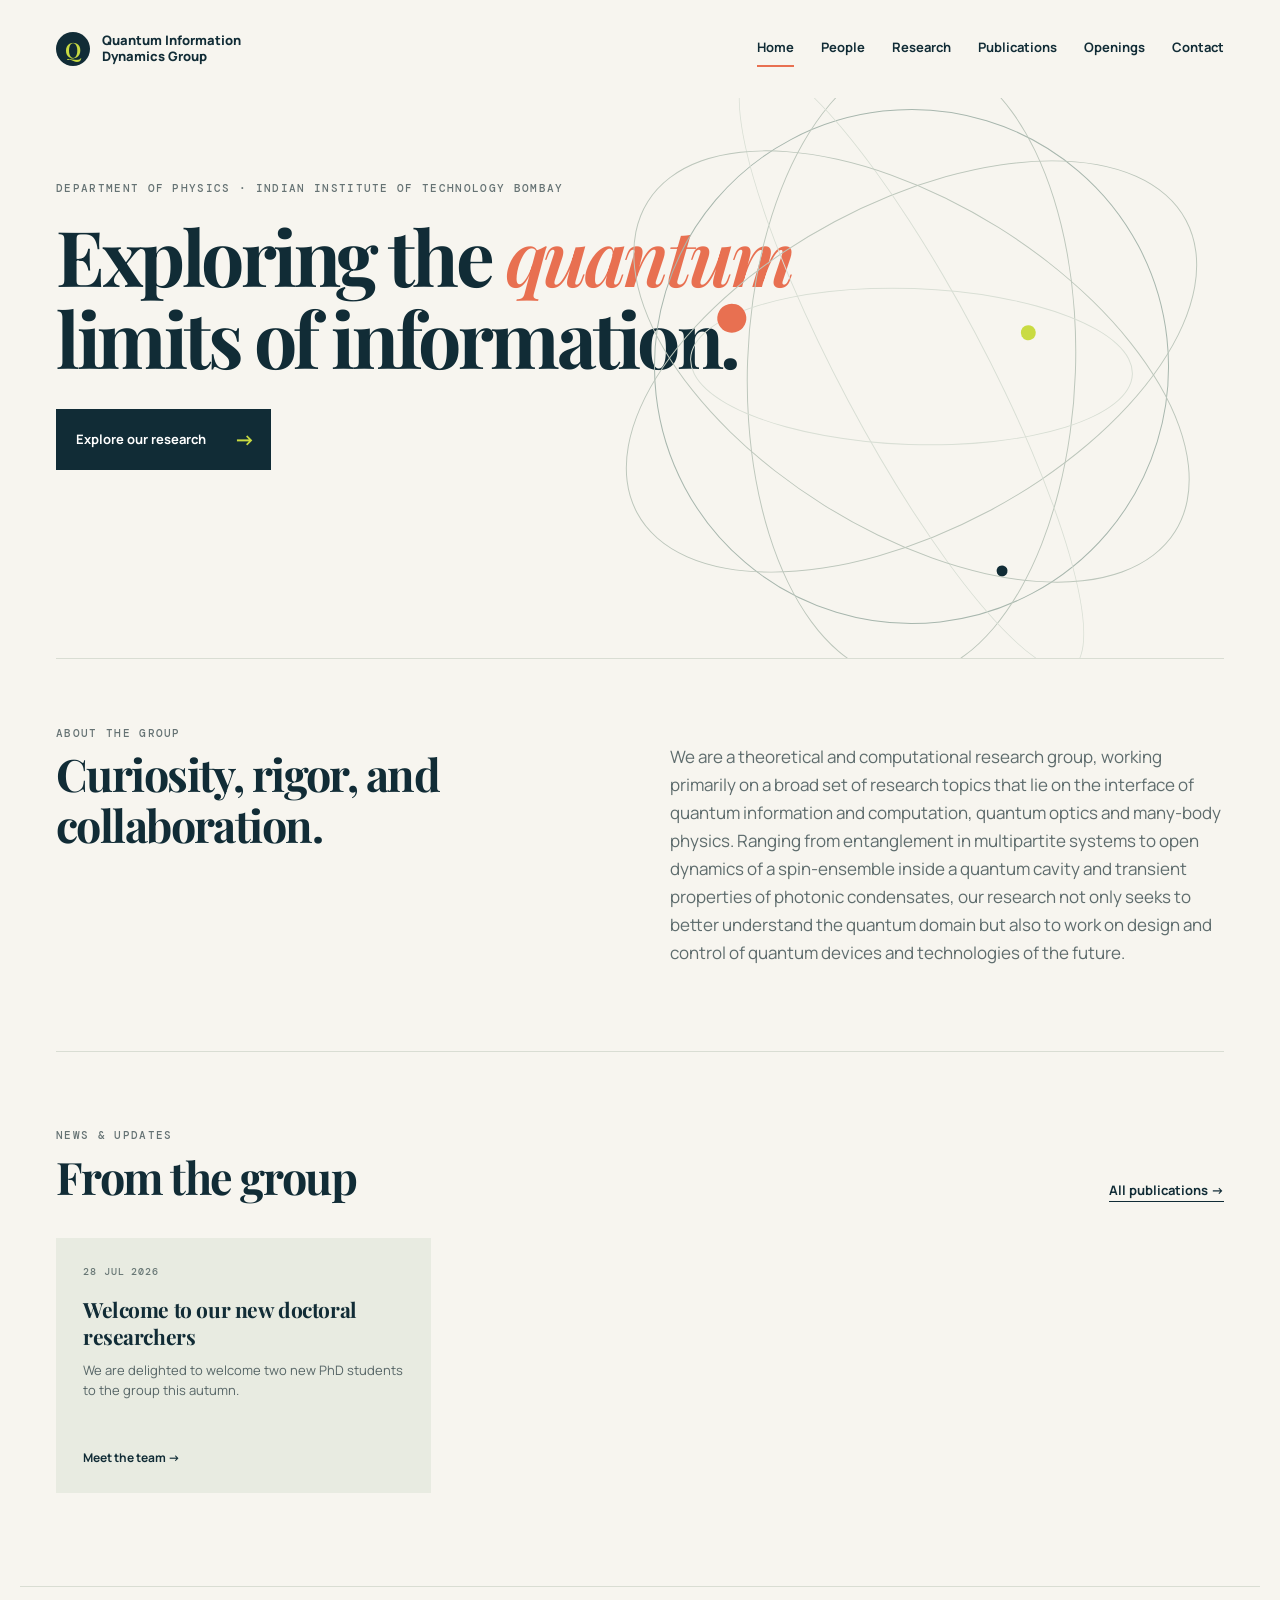
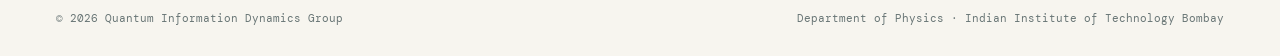
==== commit 3eb53e48: "Update index.html" ====
--- a/index.html
+++ b/index.html
@@ -20,7 +20,7 @@
     <section class="hero">
       <div class="eyebrow">Department of Physics · Your University</div>
       <h1>Exploring the <em>quantum</em><br>limits of information.</h1>
-      <p>We develop the mathematical foundations of quantum information and study how quantum systems can compute, communicate, and reveal the structure of nature.</p>
+      <p></p>
       <a class="button" href="research.html">Explore our research <span>→</span></a>
       <div class="orbit" aria-hidden="true"><i></i><i></i><i></i><b></b></div>
     </section>
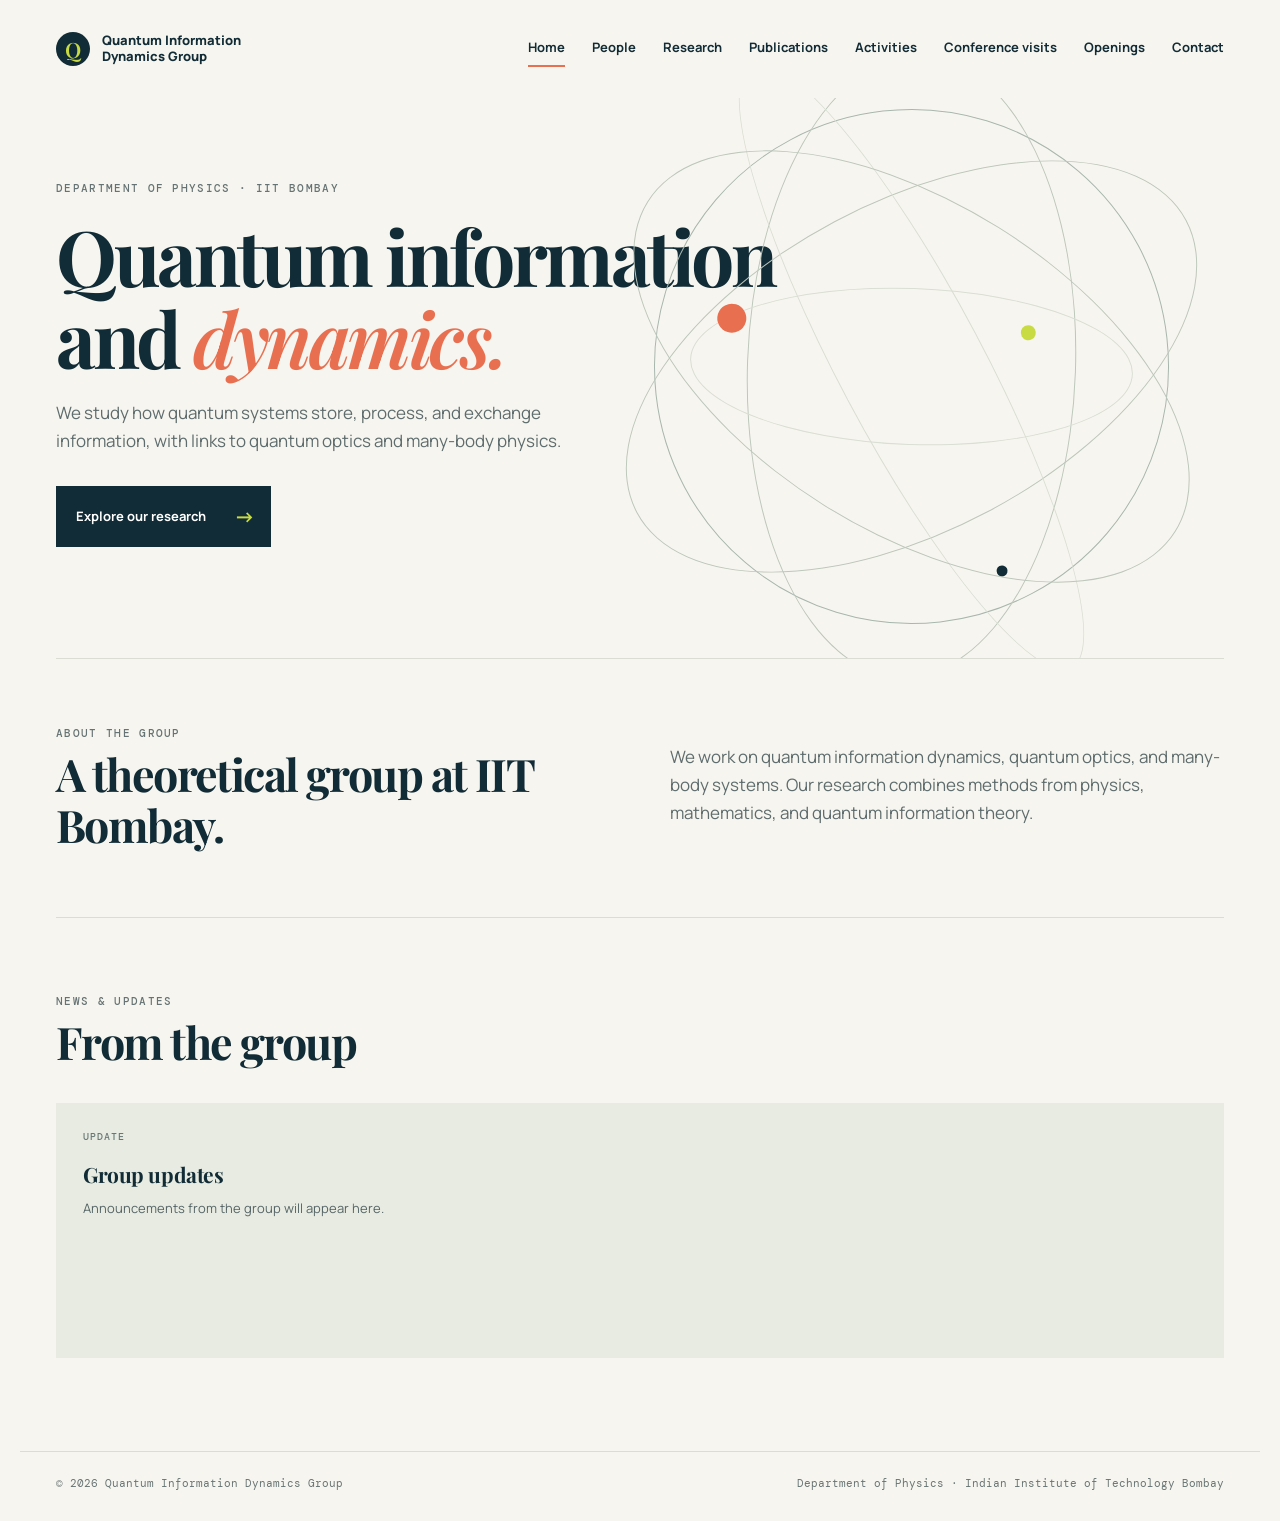
==== commit 67d635b2: "Add files via upload" ====
--- a/index.html
+++ b/index.html
@@ -1,41 +1,83 @@
 <!doctype html>
 <html lang="en">
-<head>
-  <meta charset="utf-8">
-  <meta name="viewport" content="width=device-width, initial-scale=1">
-  <meta name="description" content="Quantum Information Dynamics Group">
-  <title>Quantum Information Dynamics Group</title>
-  <link rel="preconnect" href="https://fonts.googleapis.com">
-  <link rel="preconnect" href="https://fonts.gstatic.com" crossorigin>
-  <link href="https://fonts.googleapis.com/css2?family=DM+Mono:wght@400;500&family=Manrope:wght@400;500;600;700;800&family=Playfair+Display:wght@600;700&display=swap" rel="stylesheet">
-  <link rel="stylesheet" href="styles.css">
-</head>
-<body>
-  <header class="site-header">
-    <a class="brand" href="index.html"><span class="brand-mark">Q</span><span>Quantum Information<br>Dynamics Group</span></a>
-    <button class="menu-toggle" aria-label="Open navigation" aria-expanded="false">Menu</button>
-    <nav aria-label="Primary navigation"><a class="active" href="index.html">Home</a><a href="people.html">People</a><a href="research.html">Research</a><a href="publications.html">Publications</a><a href="openings.html">Openings</a><a href="contact.html">Contact</a></nav>
-  </header>
-  <main>
-    <section class="hero">
-      <div class="eyebrow">Department of Physics · Your University</div>
-      <h1>Exploring the <em>quantum</em><br>limits of information.</h1>
-      <p></p>
-      <a class="button" href="research.html">Explore our research <span>→</span></a>
-      <div class="orbit" aria-hidden="true"><i></i><i></i><i></i><b></b></div>
-    </section>
-    <section class="split-section">
-      <div><div class="eyebrow">About the group</div><h2>Curiosity, rigor, and collaboration.</h2></div>
-      <p>We are a theoretical and computational research group, working primarily on a broad set of research topics that lie on the interface of quantum information and computation, quantum optics and many-body physics. Ranging from entanglement in multipartite systems to open dynamics of a spin-ensemble inside a quantum cavity and transient properties of photonic condensates, our research not only seeks to better understand the quantum domain but also to work on design and control of quantum devices and technologies of the future.</p>
-    </section>
-    <section class="updates">
-      <div class="section-title"><div><div class="eyebrow">News & updates</div><h2>From the group</h2></div><a href="publications.html">All publications →</a></div>
-      <div class="news-grid">
-        <article><time>28 JUL 2026</time><h3>Welcome to our new doctoral researchers</h3><p>We are delighted to welcome two new PhD students to the group this autumn.</p><a href="people.html">Meet the team →</a></article>
-      </div>
-    </section>
-  </main>
-  <footer><span>© 2026 Quantum Information Dynamics Group</span><span>IIT Bombay · Mumbai, India</span></footer>
-  <script src="script.js"></script>
-</body>
+  <head>
+    <meta charset="utf-8">
+    <meta name="viewport" content="width=device-width, initial-scale=1">
+    <meta name="description" content="Quantum Information Dynamics Group at IIT Bombay">
+    <title>Quantum Information Dynamics Group</title>
+    <link rel="preconnect" href="https://fonts.googleapis.com">
+    <link rel="preconnect" href="https://fonts.gstatic.com" crossorigin>
+    <link
+      href="https://fonts.googleapis.com/css2?family=DM+Mono:wght@400;500&family=Manrope:wght@400;500;600;700;800&family=Playfair+Display:wght@600;700&display=swap"
+      rel="stylesheet"
+    >
+    <link rel="stylesheet" href="styles.css">
+  </head>
+  <body>
+    <header class="site-header">
+      <a class="brand" href="index.html">
+        <span class="brand-mark">Q</span>
+        <span>Quantum Information<br>Dynamics Group</span>
+      </a>
+      <button class="menu-toggle" aria-label="Open navigation" aria-expanded="false">
+        Menu
+      </button>
+      <nav aria-label="Primary navigation">
+        <a class="active" href="index.html">Home</a>
+        <a href="people.html">People</a>
+        <a href="research.html">Research</a>
+        <a href="publications.html">Publications</a>
+        <a href="activities.html">Activities</a>
+        <a href="conferences.html">Conference visits</a>
+        <a href="openings.html">Openings</a>
+        <a href="contact.html">Contact</a>
+      </nav>
+    </header>
+
+    <main>
+      <section class="hero">
+        <div class="eyebrow">Department of Physics · IIT Bombay</div>
+        <h1>Quantum information<br>and <em>dynamics.</em></h1>
+        <p>
+          We study how quantum systems store, process, and exchange information, with links to
+          quantum optics and many-body physics.
+        </p>
+        <a class="button" href="research.html">Explore our research <span>→</span></a>
+        <div class="orbit" aria-hidden="true"><i></i><i></i><i></i><b></b></div>
+      </section>
+
+      <section class="split-section">
+        <div>
+          <div class="eyebrow">About the group</div>
+          <h2>A theoretical group at IIT Bombay.</h2>
+        </div>
+        <p>
+          We work on quantum information dynamics, quantum optics, and many-body systems. Our
+          research combines methods from physics, mathematics, and quantum information theory.
+        </p>
+      </section>
+
+      <section class="updates">
+        <div class="section-title">
+          <div>
+            <div class="eyebrow">News &amp; updates</div>
+            <h2>From the group</h2>
+          </div>
+        </div>
+        <div id="announcements" class="news-grid">
+          <article>
+            <time>UPDATE</time>
+            <h3>Group updates</h3>
+            <p>Announcements from the group will appear here.</p>
+          </article>
+        </div>
+      </section>
+    </main>
+
+    <footer>
+      <span>© 2026 Quantum Information Dynamics Group</span>
+      <span>Department of Physics · Indian Institute of Technology Bombay</span>
+    </footer>
+    <script src="script.js"></script>
+  </body>
 </html>
--- a/styles.css
+++ b/styles.css
@@ -1,6 +1,1443 @@
-:root{--ink:#112c36;--paper:#f7f5ef;--lime:#c9db42;--coral:#e87051;--muted:#5e6c6d;--line:#d9ddd3}*{box-sizing:border-box}body{margin:0;background:var(--paper);color:var(--ink);font:16px/1.65 Manrope,Arial,sans-serif}.site-header,main,footer{max-width:1240px;margin:auto;padding-left:36px;padding-right:36px}.site-header{height:98px;display:flex;align-items:center;justify-content:space-between}.brand{display:flex;align-items:center;gap:12px;color:var(--ink);font-size:13px;font-weight:800;line-height:1.22;text-decoration:none}.brand-mark{display:grid;place-items:center;width:34px;height:34px;border-radius:50%;background:var(--ink);color:var(--lime);font:600 21px/1 'Playfair Display'}.site-header nav{display:flex;gap:27px}.site-header nav a,.section-title>a,article a{color:var(--ink);text-decoration:none;font-size:13px;font-weight:700}.site-header nav a{padding:6px 0}.site-header nav a.active,.site-header nav a:hover{border-bottom:2px solid var(--coral)}.menu-toggle{display:none}.hero{position:relative;min-height:560px;padding:83px 0 80px;overflow:hidden}.eyebrow{font:500 11px/1.4 'DM Mono';letter-spacing:.12em;text-transform:uppercase;color:#667374}.hero h1{position:relative;margin:19px 0 21px;font:700 clamp(48px,6vw,82px)/1.06 'Playfair Display';letter-spacing:-.045em}.hero h1 em{font-weight:600;color:var(--coral)}.hero p{position:relative;max-width:525px;margin:0 0 31px;color:var(--muted);font-size:17px}.button{position:relative;display:inline-flex;gap:28px;align-items:center;background:var(--ink);color:#fff;padding:13px 16px 13px 20px;text-decoration:none;font-size:13px;font-weight:700}.button span{color:var(--lime);font-size:21px}.orbit{position:absolute;width:515px;height:515px;right:55px;top:11px;border:1px solid #a8b7ae;border-radius:50%;transform:rotate(-28deg)}.orbit:before,.orbit:after,.orbit i{content:"";position:absolute;inset:92px -55px;border:1px solid #bdc7bc;border-radius:50%}.orbit:after{transform:rotate(60deg)}.orbit i{transform:rotate(120deg)}.orbit i:nth-child(2){inset:184px -85px;transform:rotate(90deg);border-color:#d9dfd5}.orbit i:nth-child(3){inset:35px 178px;border-color:#d9dfd5}.orbit b{position:absolute;width:29px;height:29px;border-radius:50%;background:var(--coral);top:115px;left:106px;box-shadow:255px 152px 0 -7px var(--lime),120px 350px 0 -9px var(--ink)}.split-section{display:grid;grid-template-columns:1fr 1fr;gap:60px;padding:67px 0;border-top:1px solid var(--line);border-bottom:1px solid var(--line)}h2{margin:8px 0 0;font:700 clamp(31px,3.5vw,48px)/1.12 'Playfair Display';letter-spacing:-.035em}.split-section p{margin:17px 0;color:var(--muted);font-size:17px}.updates{padding:76px 0 93px}.section-title{display:flex;align-items:end;justify-content:space-between;margin-bottom:36px}.section-title>a{border-bottom:1px solid var(--ink)}.news-grid{display:grid;grid-template-columns:repeat(3,1fr);gap:22px}.news-grid article{background:#e8ebe1;padding:27px 27px 25px;min-height:255px;display:flex;flex-direction:column}.news-grid article:nth-child(2){background:#dce7e2}.news-grid article:nth-child(3){background:#f1e2d9}.news-grid time{color:#687775;font:500 10px 'DM Mono';letter-spacing:.09em}.news-grid h3{font:700 21px/1.28 'Playfair Display';letter-spacing:-.02em;margin:18px 0 10px}.news-grid p{font-size:13px;line-height:1.55;color:#566566;margin:0}.news-grid article a{margin-top:auto;padding-top:14px;font-size:12px}footer{display:flex;justify-content:space-between;border-top:1px solid var(--line);padding-top:24px;padding-bottom:31px;color:#687575;font:400 11px 'DM Mono'}
-.page-hero{padding:73px 0 65px;border-bottom:1px solid var(--line)}.page-hero h1{font:700 clamp(48px,6vw,72px)/1.05 'Playfair Display';letter-spacing:-.045em;margin:14px 0}.page-hero p{max-width:680px;color:var(--muted);font-size:17px}.content{padding:65px 0 90px}.people-grid{display:grid;grid-template-columns:repeat(3,1fr);gap:38px 25px}.person{border-top:2px solid var(--ink);padding-top:15px}.avatar{height:205px;background:#d7e1dd;display:grid;place-items:center;color:#60716d;font:600 65px 'Playfair Display';margin-bottom:17px}.person:nth-child(3n+2) .avatar{background:#ede2d9}.person:nth-child(3n) .avatar{background:#e5e9cf}.person h3{margin:0;font:700 23px 'Playfair Display'}.person .role{margin:3px 0 11px;color:var(--coral);font:500 11px 'DM Mono';letter-spacing:.04em;text-transform:uppercase}.person p{color:var(--muted);font-size:13px;margin:0}.divider-title{margin:58px 0 30px;font:700 30px 'Playfair Display'}.research-list{border-top:1px solid var(--line)}.research-item{display:grid;grid-template-columns:90px 1fr 1.25fr;gap:30px;padding:32px 0;border-bottom:1px solid var(--line)}.research-item span{font:500 12px 'DM Mono';color:var(--coral)}.research-item h2{font-size:29px;margin:0}.research-item p{margin:3px 0;color:var(--muted);font-size:14px}.publication{display:grid;grid-template-columns:95px 1fr;gap:20px;padding:25px 0;border-bottom:1px solid var(--line)}.publication time{font:500 13px 'DM Mono';color:var(--coral)}.publication h3{font-size:18px;margin:0 0 5px;line-height:1.35}.publication p{margin:0;color:var(--muted);font-size:13px}.publication a{color:var(--ink)}.opening{background:var(--ink);color:white;padding:42px;display:grid;grid-template-columns:1.35fr 1fr;gap:50px;margin-bottom:25px}.opening h2{margin-top:0}.opening p{color:#d7e0dc}.opening .button{align-self:end;justify-self:start;background:var(--lime);color:var(--ink)}.contact-grid{display:grid;grid-template-columns:1.1fr 1fr;gap:75px}.contact-grid h2{font-size:31px;margin-bottom:18px}.contact-grid p{color:var(--muted)}.contact-grid a{color:var(--ink)}.map{background:#dfe8e0;min-height:340px;padding:30px;position:relative;overflow:hidden}.map:before,.map:after{content:"";position:absolute;width:600px;height:75px;border-top:22px solid #f6f5ef;border-radius:50%;transform:rotate(-25deg);left:-80px;top:130px}.map:after{transform:rotate(50deg);top:180px;left:20px;border-color:#c7d6cf}.pin{position:absolute;z-index:1;top:145px;left:48%;width:23px;height:23px;border-radius:50% 50% 50% 0;background:var(--coral);transform:rotate(-45deg)}
-@media(max-width:760px){.site-header,main,footer{padding-left:21px;padding-right:21px}.site-header{height:77px}.site-header nav{display:none;position:absolute;z-index:2;top:77px;left:0;right:0;background:var(--ink);padding:18px 21px;flex-direction:column;gap:6px}.site-header nav.open{display:flex}.site-header nav a{color:#fff}.menu-toggle{display:block;border:0;background:none;color:var(--ink);font:500 12px 'DM Mono';text-transform:uppercase}.hero{min-height:590px;padding-top:65px}.orbit{opacity:.48;right:-224px;top:100px}.split-section,.contact-grid,.opening{grid-template-columns:1fr;gap:20px}.news-grid,.people-grid{grid-template-columns:1fr}.research-item{grid-template-columns:55px 1fr;gap:10px}.research-item p{grid-column:2}.publication{grid-template-columns:70px 1fr}.section-title{align-items:start;gap:20px}.updates{padding-top:56px}footer{flex-direction:column;gap:8px}.page-hero{padding:53px 0}.content{padding:45px 0 65px}.opening{padding:30px}.map{min-height:260px}}
-.avatar{overflow:hidden}.avatar img{width:100%;height:100%;object-fit:cover}.interests{min-height:42px}.person-links{display:flex;flex-wrap:wrap;gap:8px;margin-top:14px}.person-icon{display:grid;place-items:center;width:29px;height:29px;border:1px solid var(--ink);border-radius:50%;transition:.18s}.person-icon:hover{background:var(--ink);color:var(--lime)}.person-icon svg{width:15px;height:15px;fill:none;stroke:currentColor;stroke-width:1.8;stroke-linecap:round;stroke-linejoin:round}.person-bio{margin-top:10px;color:var(--muted);font-size:13px}.person-bio summary{cursor:pointer;font:500 10px 'DM Mono';letter-spacing:.05em;text-transform:uppercase;color:var(--ink)}.person-bio p{margin:6px 0 0}.research-item{grid-template-columns:70px minmax(180px,.8fr) minmax(240px,1.1fr) 270px;align-items:center}.research-figure{width:100%;height:174px;max-height:none;object-fit:cover;grid-column:4;grid-row:1;margin:0;border:1px solid var(--line)}.map-embed{padding:0}.map-embed:before,.map-embed:after{display:none}.map-embed iframe{border:0;width:100%;height:100%;min-height:340px;display:block}.map-directions{position:absolute;z-index:1;right:16px;bottom:16px;background:var(--paper);padding:8px 12px;text-decoration:none;color:var(--ink);font:700 11px 'DM Mono';box-shadow:0 2px 10px #112c3640}
-.avatar img{object-fit:contain;background:#e8ebe1}
-.people-grid{grid-template-columns:repeat(4,1fr)}.avatar{height:auto;aspect-ratio:3/4}.avatar img{object-fit:cover;background:#e8ebe1}@media(max-width:1000px){.people-grid{grid-template-columns:repeat(2,1fr)}}@media(max-width:560px){.people-grid{grid-template-columns:1fr}}
+:root {
+  --ink: #112c36;
+  --paper: #f7f5ef;
+  --lime: #c9db42;
+  --coral: #e87051;
+  --muted: #5e6c6d;
+  --line: #d9ddd3;
+}
+
+* {
+  box-sizing: border-box;
+}
+
+body {
+  margin: 0;
+  background: var(--paper);
+  color: var(--ink);
+  font: 16px/1.65 Manrope, Arial, sans-serif;
+}
+
+.site-header,
+main,
+footer {
+  max-width: 1240px;
+  margin: auto;
+  padding-right: 36px;
+  padding-left: 36px;
+}
+
+/* Site navigation --------------------------------------------------------- */
+
+.site-header {
+  display: flex;
+  align-items: center;
+  justify-content: space-between;
+  height: 98px;
+}
+
+.brand {
+  display: flex;
+  align-items: center;
+  gap: 12px;
+  color: var(--ink);
+  font-size: 13px;
+  font-weight: 800;
+  line-height: 1.22;
+  text-decoration: none;
+}
+
+.brand-mark {
+  display: grid;
+  width: 34px;
+  height: 34px;
+  place-items: center;
+  border-radius: 50%;
+  background: var(--ink);
+  color: var(--lime);
+  font: 600 21px/1 "Playfair Display", serif;
+}
+
+.site-header nav {
+  display: flex;
+  gap: 27px;
+}
+
+.site-header nav a,
+.section-title > a,
+article a {
+  color: var(--ink);
+  font-size: 13px;
+  font-weight: 700;
+  text-decoration: none;
+}
+
+.site-header nav a {
+  padding: 6px 0;
+}
+
+.site-header nav a.active,
+.site-header nav a:hover {
+  border-bottom: 2px solid var(--coral);
+}
+
+.menu-toggle {
+  display: none;
+}
+
+/* Shared type and layout -------------------------------------------------- */
+
+.eyebrow {
+  color: #667374;
+  font: 500 11px/1.4 "DM Mono", monospace;
+  letter-spacing: 0.12em;
+  text-transform: uppercase;
+}
+
+h2 {
+  margin: 8px 0 0;
+  font: 700 clamp(31px, 3.5vw, 48px) / 1.12 "Playfair Display", serif;
+  letter-spacing: -0.035em;
+}
+
+.muted {
+  color: var(--muted);
+}
+
+.page-hero {
+  padding: 73px 0 65px;
+  border-bottom: 1px solid var(--line);
+}
+
+.page-hero h1 {
+  margin: 14px 0;
+  font: 700 clamp(48px, 6vw, 72px) / 1.05 "Playfair Display", serif;
+  letter-spacing: -0.045em;
+}
+
+.page-hero p {
+  max-width: 680px;
+  color: var(--muted);
+  font-size: 17px;
+}
+
+.content {
+  padding: 65px 0 90px;
+}
+
+footer {
+  display: flex;
+  justify-content: space-between;
+  padding-top: 24px;
+  padding-bottom: 31px;
+  border-top: 1px solid var(--line);
+  color: #687575;
+  font: 400 11px "DM Mono", monospace;
+}
+
+/* Home -------------------------------------------------------------------- */
+
+.hero {
+  position: relative;
+  min-height: 560px;
+  padding: 83px 0 80px;
+  overflow: hidden;
+}
+
+.hero h1 {
+  position: relative;
+  margin: 19px 0 21px;
+  font: 700 clamp(48px, 6vw, 82px) / 1.06 "Playfair Display", serif;
+  letter-spacing: -0.045em;
+}
+
+.hero h1 em {
+  color: var(--coral);
+  font-weight: 600;
+}
+
+.hero p {
+  position: relative;
+  max-width: 525px;
+  margin: 0 0 31px;
+  color: var(--muted);
+  font-size: 17px;
+}
+
+.button {
+  position: relative;
+  display: inline-flex;
+  align-items: center;
+  gap: 28px;
+  padding: 13px 16px 13px 20px;
+  background: var(--ink);
+  color: #fff;
+  font-size: 13px;
+  font-weight: 700;
+  text-decoration: none;
+}
+
+.button span {
+  color: var(--lime);
+  font-size: 21px;
+}
+
+.orbit {
+  position: absolute;
+  top: 11px;
+  right: 55px;
+  width: 515px;
+  height: 515px;
+  border: 1px solid #a8b7ae;
+  border-radius: 50%;
+  transform: rotate(-28deg);
+}
+
+.orbit::before,
+.orbit::after,
+.orbit i {
+  position: absolute;
+  inset: 92px -55px;
+  border: 1px solid #bdc7bc;
+  border-radius: 50%;
+  content: "";
+}
+
+.orbit::after {
+  transform: rotate(60deg);
+}
+
+.orbit i {
+  transform: rotate(120deg);
+}
+
+.orbit i:nth-child(2) {
+  inset: 184px -85px;
+  border-color: #d9dfd5;
+  transform: rotate(90deg);
+}
+
+.orbit i:nth-child(3) {
+  inset: 35px 178px;
+  border-color: #d9dfd5;
+}
+
+.orbit b {
+  position: absolute;
+  top: 115px;
+  left: 106px;
+  width: 29px;
+  height: 29px;
+  border-radius: 50%;
+  background: var(--coral);
+  box-shadow: 255px 152px 0 -7px var(--lime), 120px 350px 0 -9px var(--ink);
+}
+
+.split-section {
+  display: grid;
+  grid-template-columns: 1fr 1fr;
+  gap: 60px;
+  padding: 67px 0;
+  border-top: 1px solid var(--line);
+  border-bottom: 1px solid var(--line);
+}
+
+.split-section p {
+  margin: 17px 0;
+  color: var(--muted);
+  font-size: 17px;
+}
+
+.updates {
+  padding: 76px 0 93px;
+}
+
+.section-title {
+  display: flex;
+  align-items: end;
+  justify-content: space-between;
+  margin-bottom: 36px;
+}
+
+.section-title > a {
+  border-bottom: 1px solid var(--ink);
+}
+
+.news-grid {
+  display: block;
+}
+
+.news-grid > article,
+.announcement-card {
+  display: flex;
+  min-height: 255px;
+  padding: 27px 27px 25px;
+  flex-direction: column;
+  background: #e8ebe1;
+}
+
+.news-grid > article:nth-child(2),
+.announcements-carousel .content-carousel-item:nth-child(3n + 2) .announcement-card {
+  background: #dce7e2;
+}
+
+.news-grid > article:nth-child(3),
+.announcements-carousel .content-carousel-item:nth-child(3n) .announcement-card {
+  background: #f1e2d9;
+}
+
+.news-grid time {
+  color: #687775;
+  font: 500 10px "DM Mono", monospace;
+  letter-spacing: 0.09em;
+}
+
+.news-grid h3 {
+  margin: 18px 0 10px;
+  font: 700 21px / 1.28 "Playfair Display", serif;
+  letter-spacing: -0.02em;
+}
+
+.news-grid p {
+  margin: 0;
+  color: #566566;
+  font-size: 13px;
+  line-height: 1.55;
+}
+
+.news-grid article a {
+  margin-top: auto;
+  padding-top: 14px;
+  font-size: 12px;
+}
+
+/* Shared horizontal card carousels ---------------------------------------- */
+
+.content-carousel {
+  display: grid;
+  grid-template-columns: 40px minmax(0, 1fr) 40px;
+  gap: 8px;
+  align-items: center;
+}
+
+.content-carousel-track {
+  display: grid;
+  grid-auto-flow: column;
+  grid-auto-columns: minmax(280px, 360px);
+  grid-template-rows: 1fr;
+  gap: 20px;
+  overflow-x: auto;
+  overscroll-behavior-inline: contain;
+  padding: 10px 12px 24px;
+  scroll-behavior: smooth;
+  scroll-padding-inline: 12px;
+  scroll-snap-type: x mandatory;
+  scrollbar-color: #90a19a transparent;
+  scrollbar-width: thin;
+}
+
+.content-carousel-track::-webkit-scrollbar {
+  height: 7px;
+}
+
+.content-carousel-track::-webkit-scrollbar-thumb {
+  background: #90a19a;
+  border-radius: 8px;
+}
+
+.content-carousel-item {
+  min-width: 0;
+  height: 100%;
+  scroll-snap-align: start;
+}
+
+.content-carousel-item > article {
+  height: 100%;
+  transition: box-shadow 180ms ease, transform 180ms ease;
+}
+
+.content-carousel-button {
+  display: grid;
+  width: 36px;
+  height: 36px;
+  padding: 0;
+  place-items: center;
+  border: 1px solid var(--ink);
+  border-radius: 50%;
+  background: var(--paper);
+  color: var(--ink);
+  cursor: pointer;
+  font: 400 22px / 1 Manrope, Arial, sans-serif;
+  transition: background 160ms ease, color 160ms ease, opacity 160ms ease;
+}
+
+.content-carousel-button:hover:not(:disabled),
+.content-carousel-button:focus-visible:not(:disabled) {
+  background: var(--ink);
+  color: #fff;
+}
+
+.content-carousel-button:disabled {
+  cursor: default;
+  opacity: 0.28;
+}
+
+.content-carousel[data-can-scroll="false"] .content-carousel-button {
+  visibility: hidden;
+}
+
+@media (prefers-reduced-motion: reduce) {
+  .content-carousel-track {
+    scroll-behavior: auto;
+  }
+}
+
+.announcements-carousel .content-carousel-track {
+  grid-auto-columns: minmax(270px, 340px);
+}
+
+.past-members-carousel .content-carousel-track {
+  grid-auto-columns: minmax(220px, 275px);
+}
+
+.selected-papers-carousel .content-carousel-track {
+  grid-auto-columns: minmax(290px, 360px);
+}
+
+.conference-year-carousel .content-carousel-track {
+  grid-auto-columns: minmax(380px, 560px);
+}
+
+@media (hover: hover) and (pointer: fine) {
+  .content-carousel-item > article:hover {
+    box-shadow: 0 8px 18px #112c361a;
+    transform: translateY(-3px);
+  }
+}
+
+/* People ------------------------------------------------------------------ */
+
+.section-heading {
+  margin: 0 0 28px;
+  font-size: 34px;
+}
+
+.people-grid {
+  display: grid;
+  grid-template-columns: repeat(4, minmax(0, 1fr));
+  gap: 38px 25px;
+}
+
+.person {
+  padding-top: 15px;
+  border-top: 2px solid var(--ink);
+}
+
+.avatar {
+  display: grid;
+  aspect-ratio: 3 / 4;
+  margin-bottom: 17px;
+  overflow: hidden;
+  place-items: center;
+  background: #d7e1dd;
+  color: #60716d;
+  font: 600 65px "Playfair Display", serif;
+}
+
+.person:nth-child(4n + 2) .avatar {
+  background: #ede2d9;
+}
+
+.content-carousel-item:nth-child(4n + 2) .person .avatar {
+  background: #ede2d9;
+}
+
+.person:nth-child(4n + 3) .avatar {
+  background: #e5e9cf;
+}
+
+.content-carousel-item:nth-child(4n + 3) .person .avatar {
+  background: #e5e9cf;
+}
+
+.person:nth-child(4n) .avatar {
+  background: #dbe6e2;
+}
+
+.content-carousel-item:nth-child(4n) .person .avatar {
+  background: #dbe6e2;
+}
+
+.avatar img {
+  width: 100%;
+  height: 100%;
+  object-fit: cover;
+  background: #e8ebe1;
+}
+
+.person h3 {
+  margin: 0;
+  font: 700 23px "Playfair Display", serif;
+}
+
+.person .role {
+  margin: 3px 0 11px;
+  color: var(--coral);
+  font: 500 11px "DM Mono", monospace;
+  letter-spacing: 0.04em;
+  text-transform: uppercase;
+}
+
+.person p {
+  margin: 0;
+  color: var(--muted);
+  font-size: 13px;
+}
+
+.interests {
+  min-height: 42px;
+}
+
+.person-links {
+  display: flex;
+  flex-wrap: wrap;
+  gap: 8px;
+  margin-top: 14px;
+}
+
+.person-icon {
+  display: grid;
+  width: 34px;
+  height: 34px;
+  place-items: center;
+  border: 1px solid var(--ink);
+  border-radius: 50%;
+  color: var(--ink);
+  transition: 0.18s;
+}
+
+.person-icon:hover,
+.person-icon:focus-visible {
+  background: var(--ink);
+  color: var(--lime);
+}
+
+.person-icon:focus-visible {
+  outline: 2px solid var(--coral);
+  outline-offset: 3px;
+}
+
+.person-icon-svg {
+  display: block;
+  width: 18px;
+  height: 18px;
+  fill: none;
+  stroke: currentColor;
+  stroke-linecap: round;
+  stroke-linejoin: round;
+  stroke-width: 1.8;
+}
+
+.person-icon--email .person-icon-svg {
+  width: 19px;
+  height: 19px;
+}
+
+.person-icon-orcid {
+  font: 700 12px / 1 Manrope, Arial, sans-serif;
+  letter-spacing: -0.05em;
+}
+
+.person-bio {
+  margin-top: 10px;
+  color: var(--muted);
+  font-size: 13px;
+}
+
+.person-bio summary {
+  cursor: pointer;
+  color: var(--ink);
+  font: 500 10px "DM Mono", monospace;
+  letter-spacing: 0.05em;
+  text-transform: uppercase;
+}
+
+.person-bio summary:focus-visible {
+  outline: 2px solid var(--coral);
+  outline-offset: 3px;
+}
+
+.person-bio p {
+  margin: 6px 0 0;
+}
+
+.past-section {
+  margin-top: 85px;
+  padding-top: 54px;
+  border-top: 1px solid var(--line);
+}
+
+.past-section > p {
+  max-width: 650px;
+  margin: 11px 0 26px;
+  color: var(--muted);
+}
+
+.member-group {
+  border-top: 1px solid var(--ink);
+}
+
+.member-group summary {
+  display: flex;
+  padding: 18px 0;
+  cursor: pointer;
+  list-style: none;
+  font: 700 24px "Playfair Display", serif;
+}
+
+.member-group summary:focus-visible,
+.conference-year summary:focus-visible {
+  outline: 2px solid var(--coral);
+  outline-offset: -4px;
+}
+
+.member-group summary::-webkit-details-marker,
+.conference-year summary::-webkit-details-marker {
+  display: none;
+}
+
+.member-group summary::after,
+.conference-year summary::after {
+  content: "+";
+  font: 400 25px Manrope, Arial, sans-serif;
+}
+
+.member-group[open] summary::after,
+.conference-year[open] summary::after {
+  content: "–";
+}
+
+.member-group summary span,
+.conference-year summary span:last-child {
+  margin-right: 18px;
+  margin-left: auto;
+  padding-top: 9px;
+  color: var(--coral);
+  font: 500 11px "DM Mono", monospace;
+}
+
+.past-members-carousel {
+  padding-bottom: 12px;
+}
+
+.member-history {
+  min-height: 0 !important;
+  color: var(--muted) !important;
+  font-size: 12px !important;
+}
+
+/* Research ---------------------------------------------------------------- */
+
+.research-note,
+.conference-note {
+  margin: 0 0 28px;
+}
+
+.research-cards {
+  display: grid;
+  grid-template-columns: repeat(2, minmax(0, 1fr));
+  gap: 25px;
+}
+
+.research-card {
+  display: flex;
+  flex-direction: column;
+  border-top: 2px solid var(--ink);
+  background: #eef0e9;
+}
+
+.research-media {
+  display: grid;
+  height: 285px;
+  overflow: hidden;
+  place-items: center;
+  background: #e0e6df;
+  color: #647673;
+  font: 500 11px "DM Mono", monospace;
+  letter-spacing: 0.06em;
+  text-transform: uppercase;
+}
+
+.research-card:nth-child(3n + 2) .research-media {
+  background: #eee1d8;
+}
+
+.research-card:nth-child(3n) .research-media {
+  background: #e9eccf;
+}
+
+.research-media img {
+  width: 100%;
+  height: 100%;
+  object-fit: contain;
+  background: #e0e6df;
+}
+
+.research-copy {
+  padding: 25px;
+}
+
+.research-copy h2 {
+  font-size: 29px;
+}
+
+.research-copy p {
+  margin: 12px 0 20px;
+  color: var(--muted);
+  font-size: 14px;
+}
+
+.work-links {
+  display: flex;
+  flex-wrap: wrap;
+  gap: 10px;
+}
+
+.work-links a,
+.highlighted-papers a {
+  border-bottom: 1px solid currentColor;
+  color: var(--ink);
+  font: 500 11px "DM Mono", monospace;
+  text-decoration: none;
+}
+
+/* Publications ------------------------------------------------------------ */
+
+.selected-publications {
+  margin-bottom: 65px;
+}
+
+.selected-publications > h2 {
+  margin: 8px 0 20px;
+  font-size: 34px;
+}
+
+.highlighted-paper-card {
+  display: flex;
+  min-height: 220px;
+  padding: 25px;
+  flex-direction: column;
+  background: var(--ink);
+  color: #fff;
+}
+
+.selected-papers-carousel .content-carousel-item:nth-child(3n + 2) .highlighted-paper-card {
+  background: #526a69;
+}
+
+.selected-papers-carousel .content-carousel-item:nth-child(3n) .highlighted-paper-card {
+  background: #8b8362;
+}
+
+.highlighted-papers span {
+  color: var(--lime);
+  font: 500 10px "DM Mono", monospace;
+  letter-spacing: 0.08em;
+  text-transform: uppercase;
+}
+
+.highlighted-papers h3 {
+  margin: 18px 0 7px;
+  font: 700 22px / 1.28 "Playfair Display", serif;
+}
+
+.highlighted-papers p {
+  margin: 0 0 15px;
+  color: #dbe4e0;
+  font-size: 12px;
+}
+
+.highlighted-papers a {
+  margin-top: auto;
+  color: #fff;
+}
+
+.publication-title {
+  display: flex;
+  align-items: baseline;
+  justify-content: space-between;
+  padding-bottom: 12px;
+  border-bottom: 1px solid var(--line);
+}
+
+.publication-title h2 {
+  font-size: 31px;
+}
+
+.publication-title span {
+  color: var(--muted);
+  font: 500 10px "DM Mono", monospace;
+}
+
+.publication {
+  display: grid;
+  grid-template-columns: 95px 1fr;
+  gap: 20px;
+  padding: 25px 0;
+  border-bottom: 1px solid var(--line);
+}
+
+.publication time {
+  color: var(--coral);
+  font: 500 13px "DM Mono", monospace;
+}
+
+.publication h3 {
+  margin: 0 0 5px;
+  font-size: 18px;
+  line-height: 1.35;
+}
+
+.publication p {
+  margin: 0;
+  color: var(--muted);
+  font-size: 13px;
+}
+
+.publication a {
+  color: var(--ink);
+}
+
+/* Activities -------------------------------------------------------------- */
+
+.activity-events {
+  display: grid;
+  gap: 30px;
+}
+
+.activity-event {
+  border-top: 2px solid var(--ink);
+}
+
+.activity-event-summary {
+  display: grid;
+  grid-template-columns: minmax(0, 1fr) auto 28px;
+  gap: 20px;
+  align-items: center;
+  padding: 19px 0;
+  cursor: pointer;
+  list-style: none;
+}
+
+.activity-event-summary::-webkit-details-marker {
+  display: none;
+}
+
+.activity-event-summary:focus-visible {
+  outline: 2px solid var(--coral);
+  outline-offset: -4px;
+}
+
+.activity-event-summary::after {
+  content: "+";
+  justify-self: end;
+  color: var(--coral);
+  font: 400 27px / 1 Manrope, Arial, sans-serif;
+}
+
+.activity-event[open] .activity-event-summary::after {
+  content: "–";
+}
+
+.activity-event-heading {
+  display: grid;
+  gap: 5px;
+  min-width: 0;
+}
+
+.activity-event-date,
+.activity-event-count {
+  color: var(--coral);
+  font: 500 10px / 1.4 "DM Mono", monospace;
+  letter-spacing: 0.08em;
+  text-transform: uppercase;
+}
+
+.activity-event-title {
+  overflow: hidden;
+  font: 700 clamp(25px, 3vw, 37px) / 1.1 "Playfair Display", serif;
+  letter-spacing: -0.03em;
+  text-overflow: ellipsis;
+}
+
+.activity-event-count {
+  color: var(--muted);
+  white-space: nowrap;
+}
+
+.activity-event-content {
+  padding: 2px 0 34px;
+}
+
+.activity-event-description {
+  max-width: 700px;
+  margin: 0 0 17px;
+  color: var(--muted);
+  font-size: 14px;
+}
+
+.activity-carousel {
+  display: grid;
+  grid-template-columns: 40px minmax(0, 1fr) 40px;
+  gap: 8px;
+  align-items: center;
+}
+
+.activity-carousel-track {
+  display: grid;
+  grid-auto-flow: column;
+  grid-auto-columns: clamp(190px, 23vw, 310px);
+  grid-template-rows: 1fr;
+  gap: 16px;
+  overflow-x: auto;
+  overscroll-behavior-inline: contain;
+  padding: 18px 12px 26px;
+  scroll-behavior: smooth;
+  scroll-padding-inline: 12px;
+  scroll-snap-type: x mandatory;
+  scrollbar-color: #90a19a transparent;
+  scrollbar-width: thin;
+}
+
+.activity-carousel-track::-webkit-scrollbar {
+  height: 7px;
+}
+
+.activity-carousel-track::-webkit-scrollbar-thumb {
+  background: #90a19a;
+  border-radius: 8px;
+}
+
+.activity-slide {
+  position: relative;
+  z-index: 0;
+  aspect-ratio: 4 / 3;
+  margin: 0;
+  overflow: hidden;
+  background: #d6e0db;
+  scroll-snap-align: start;
+  transform-origin: center;
+  transition: transform 180ms ease, box-shadow 180ms ease;
+}
+
+.activity-slide img,
+.activity-placeholder {
+  display: block;
+  width: 100%;
+  height: 100%;
+  object-fit: cover;
+}
+
+.activity-placeholder {
+  display: grid;
+  padding: 20px;
+  place-items: center;
+  color: #61716e;
+  font: 500 11px "DM Mono", monospace;
+  text-align: center;
+  text-transform: uppercase;
+}
+
+@media (hover: hover) and (pointer: fine) {
+  .activity-slide:hover {
+    z-index: 1;
+    box-shadow: 0 8px 18px #112c3630;
+    transform: scale(1.055);
+  }
+}
+
+.activity-carousel-button {
+  display: grid;
+  width: 36px;
+  height: 36px;
+  padding: 0;
+  place-items: center;
+  border: 1px solid var(--ink);
+  border-radius: 50%;
+  background: var(--paper);
+  color: var(--ink);
+  cursor: pointer;
+  font: 400 22px / 1 Manrope, Arial, sans-serif;
+  transition: background 160ms ease, color 160ms ease, opacity 160ms ease;
+}
+
+.activity-carousel-button:hover:not(:disabled),
+.activity-carousel-button:focus-visible:not(:disabled) {
+  background: var(--ink);
+  color: #fff;
+}
+
+.activity-carousel-button:disabled {
+  cursor: default;
+  opacity: 0.28;
+}
+
+.activity-carousel[data-can-scroll="false"] .activity-carousel-button {
+  visibility: hidden;
+}
+
+.activity-album-link {
+  display: inline-block;
+  margin: 14px 0 0 48px;
+  border-bottom: 1px solid currentColor;
+  color: var(--ink);
+  font: 500 11px "DM Mono", monospace;
+  text-decoration: none;
+}
+
+/* Conference visits ------------------------------------------------------- */
+
+.conference-list {
+  display: grid;
+  gap: 38px;
+}
+
+.conference-year {
+  border-top: 2px solid var(--ink);
+}
+
+.conference-year summary {
+  display: flex;
+  padding: 18px 0;
+  cursor: pointer;
+  list-style: none;
+  font: 700 31px "Playfair Display", serif;
+  letter-spacing: -0.03em;
+}
+
+.conference-year-carousel {
+  padding-bottom: 34px;
+}
+
+.conference-card {
+  display: grid;
+  grid-template-columns: minmax(120px, 0.58fr) minmax(0, 1fr);
+  border-top: 2px solid var(--ink);
+  background: #e8ebe1;
+}
+
+.conference-card:nth-child(2n),
+.conference-year-carousel .content-carousel-item:nth-child(2n) .conference-card {
+  background: #f0e3da;
+}
+
+.conference-card > img,
+.conference-placeholder {
+  display: grid;
+  width: 100%;
+  min-height: 255px;
+  height: 100%;
+  padding: 22px;
+  place-items: center;
+  object-fit: cover;
+  background: #d8e2dd;
+  color: #536a68;
+  text-align: center;
+}
+
+.conference-card:nth-child(2n) .conference-placeholder,
+.conference-year-carousel .content-carousel-item:nth-child(2n) .conference-placeholder {
+  background: #e9dfcd;
+}
+
+.conference-placeholder span {
+  font: 500 11px / 1.5 "DM Mono", monospace;
+  letter-spacing: 0.08em;
+  text-transform: uppercase;
+}
+
+.conference-copy {
+  padding: 25px;
+}
+
+.conference-topline {
+  display: flex;
+  flex-wrap: wrap;
+  align-items: center;
+  gap: 12px;
+  font: 500 10px "DM Mono", monospace;
+  letter-spacing: 0.06em;
+  text-transform: uppercase;
+}
+
+.conference-topline time {
+  color: var(--coral);
+}
+
+.conference-topline span {
+  color: var(--muted);
+}
+
+.conference-copy h2 {
+  margin: 14px 0 10px;
+  font-size: 27px;
+}
+
+.conference-event {
+  margin: 0;
+  color: var(--ink);
+  font-size: 13px;
+  font-weight: 700;
+}
+
+.conference-location {
+  margin: 6px 0 0;
+  color: var(--muted);
+  font-size: 12px;
+}
+
+.conference-award {
+  display: inline-block;
+  margin: 14px 0 0;
+  padding: 3px 7px;
+  background: var(--lime);
+  color: var(--ink);
+  font: 500 10px "DM Mono", monospace;
+}
+
+.conference-links {
+  display: flex;
+  flex-wrap: wrap;
+  gap: 12px;
+  margin-top: 18px;
+}
+
+.conference-links a {
+  border-bottom: 1px solid currentColor;
+  color: var(--ink);
+  font: 500 11px "DM Mono", monospace;
+  text-decoration: none;
+}
+
+/* Openings and contact ---------------------------------------------------- */
+
+.opening {
+  display: grid;
+  grid-template-columns: 1.35fr 1fr;
+  gap: 50px;
+  margin-bottom: 25px;
+  padding: 42px;
+  background: var(--ink);
+  color: #fff;
+}
+
+.opening h2 {
+  margin-top: 0;
+}
+
+.opening p {
+  color: #d7e0dc;
+}
+
+.opening .button {
+  align-self: end;
+  justify-self: start;
+  background: var(--lime);
+  color: var(--ink);
+}
+
+.contact-grid {
+  display: grid;
+  grid-template-columns: 1.1fr 1fr;
+  gap: 75px;
+}
+
+.contact-grid h2 {
+  margin-bottom: 18px;
+  font-size: 31px;
+}
+
+.contact-grid p {
+  color: var(--muted);
+}
+
+.contact-grid a {
+  color: var(--ink);
+}
+
+.map {
+  position: relative;
+  min-height: 340px;
+  padding: 30px;
+  overflow: hidden;
+  background: #dfe8e0;
+}
+
+.map::before,
+.map::after {
+  position: absolute;
+  top: 130px;
+  left: -80px;
+  width: 600px;
+  height: 75px;
+  border-top: 22px solid #f6f5ef;
+  border-radius: 50%;
+  content: "";
+  transform: rotate(-25deg);
+}
+
+.map::after {
+  top: 180px;
+  left: 20px;
+  border-color: #c7d6cf;
+  transform: rotate(50deg);
+}
+
+.pin {
+  position: absolute;
+  z-index: 1;
+  top: 145px;
+  left: 48%;
+  width: 23px;
+  height: 23px;
+  border-radius: 50% 50% 50% 0;
+  background: var(--coral);
+  transform: rotate(-45deg);
+}
+
+.map-embed {
+  padding: 0;
+}
+
+.map-embed::before,
+.map-embed::after {
+  display: none;
+}
+
+.map-embed iframe {
+  display: block;
+  width: 100%;
+  min-height: 340px;
+  height: 100%;
+  border: 0;
+}
+
+.map-directions {
+  position: absolute;
+  z-index: 1;
+  right: 16px;
+  bottom: 16px;
+  padding: 8px 12px;
+  background: var(--paper);
+  color: var(--ink);
+  box-shadow: 0 2px 10px #112c3640;
+  font: 700 11px "DM Mono", monospace;
+  text-decoration: none;
+}
+
+/* Responsive -------------------------------------------------------------- */
+
+@media (max-width: 1020px) and (min-width: 761px) {
+  .site-header nav {
+    gap: 16px;
+  }
+
+  .site-header nav a {
+    font-size: 11px;
+  }
+
+  .people-grid {
+    grid-template-columns: repeat(2, minmax(0, 1fr));
+  }
+}
+
+@media (max-width: 760px) {
+  .site-header,
+  main,
+  footer {
+    padding-right: 21px;
+    padding-left: 21px;
+  }
+
+  .site-header {
+    height: 77px;
+  }
+
+  .site-header nav {
+    position: absolute;
+    z-index: 2;
+    top: 77px;
+    right: 0;
+    left: 0;
+    display: none;
+    flex-direction: column;
+    gap: 6px;
+    padding: 18px 21px;
+    background: var(--ink);
+  }
+
+  .site-header nav.open {
+    display: flex;
+  }
+
+  .site-header nav a {
+    color: #fff;
+  }
+
+  .menu-toggle {
+    display: block;
+    border: 0;
+    background: none;
+    color: var(--ink);
+    font: 500 12px "DM Mono", monospace;
+    text-transform: uppercase;
+  }
+
+  .hero {
+    min-height: 590px;
+    padding-top: 65px;
+  }
+
+  .orbit {
+    top: 100px;
+    right: -224px;
+    opacity: 0.48;
+  }
+
+  .split-section,
+  .contact-grid,
+  .opening {
+    grid-template-columns: 1fr;
+    gap: 20px;
+  }
+
+  .people-grid,
+  .research-cards {
+    grid-template-columns: 1fr;
+  }
+
+  .content-carousel {
+    grid-template-columns: 32px minmax(0, 1fr) 32px;
+    gap: 4px;
+  }
+
+  .content-carousel-track,
+  .announcements-carousel .content-carousel-track,
+  .past-members-carousel .content-carousel-track,
+  .selected-papers-carousel .content-carousel-track,
+  .conference-year-carousel .content-carousel-track {
+    grid-auto-columns: min(76vw, 340px);
+    gap: 14px;
+    padding-right: 8px;
+    padding-left: 8px;
+  }
+
+  .content-carousel-button {
+    width: 30px;
+    height: 30px;
+    font-size: 18px;
+  }
+
+  .research-media {
+    height: 235px;
+  }
+
+  .activity-event-summary {
+    grid-template-columns: minmax(0, 1fr) auto 20px;
+    gap: 12px;
+  }
+
+  .activity-event-title {
+    font-size: 27px;
+  }
+
+  .activity-event-count {
+    font-size: 9px;
+  }
+
+  .activity-carousel {
+    grid-template-columns: 32px minmax(0, 1fr) 32px;
+    gap: 4px;
+  }
+
+  .activity-carousel-track {
+    grid-auto-columns: min(72vw, 290px);
+    gap: 12px;
+    padding-right: 8px;
+    padding-left: 8px;
+  }
+
+  .activity-carousel-button {
+    width: 30px;
+    height: 30px;
+    font-size: 18px;
+  }
+
+  .activity-album-link {
+    margin-left: 36px;
+  }
+
+  .past-section {
+    margin-top: 60px;
+  }
+
+  .publication-title {
+    display: block;
+  }
+
+  .publication-title span {
+    display: block;
+    margin-top: 9px;
+  }
+
+  .conference-card {
+    grid-template-columns: 1fr;
+  }
+
+  .conference-card > img,
+  .conference-placeholder {
+    min-height: 190px;
+    height: 190px;
+  }
+
+  .publication {
+    grid-template-columns: 70px 1fr;
+  }
+
+  .section-title {
+    align-items: start;
+    gap: 20px;
+  }
+
+  .updates {
+    padding-top: 56px;
+  }
+
+  .page-hero {
+    padding: 53px 0;
+  }
+
+  .content {
+    padding: 45px 0 65px;
+  }
+
+  .opening {
+    padding: 30px;
+  }
+
+  .map,
+  .map-embed iframe {
+    min-height: 260px;
+  }
+
+  footer {
+    flex-direction: column;
+    gap: 8px;
+  }
+}
+
+@media (max-width: 560px) {
+  .people-grid {
+    grid-template-columns: 1fr;
+  }
+}
